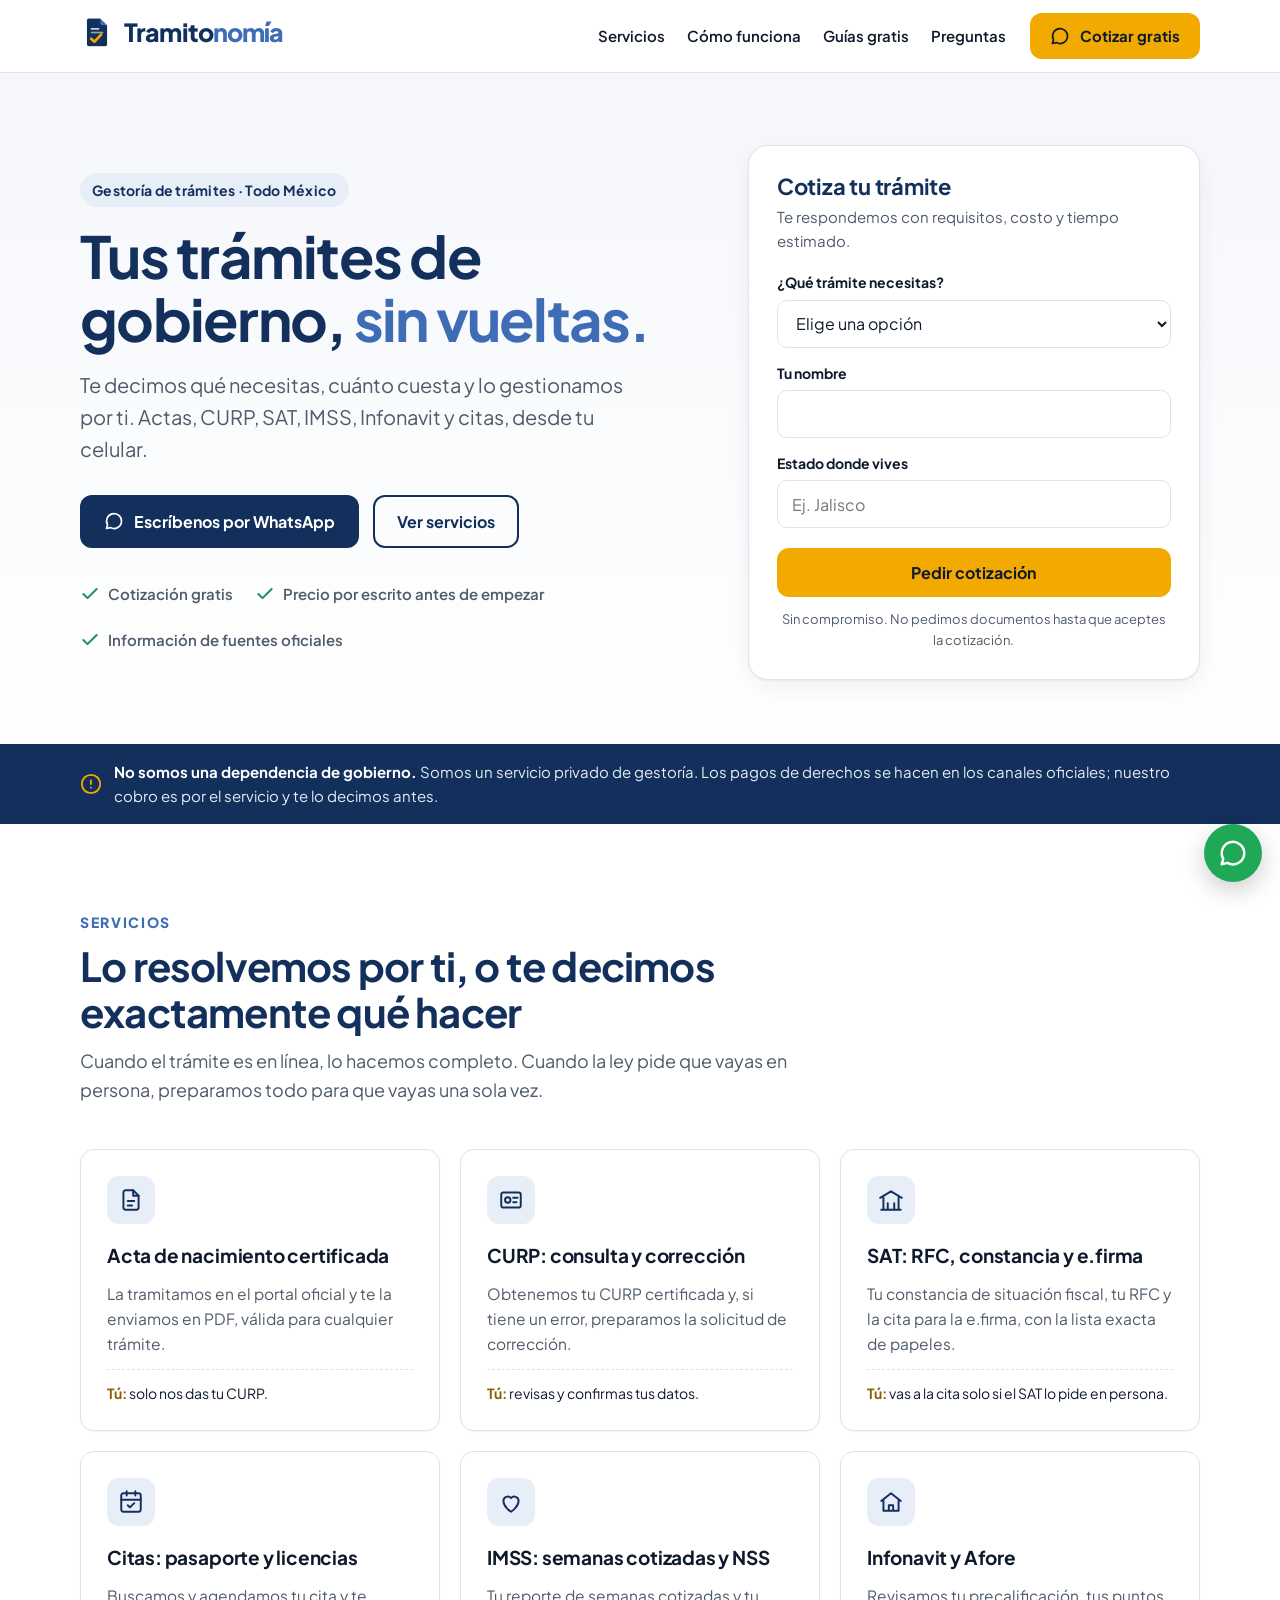
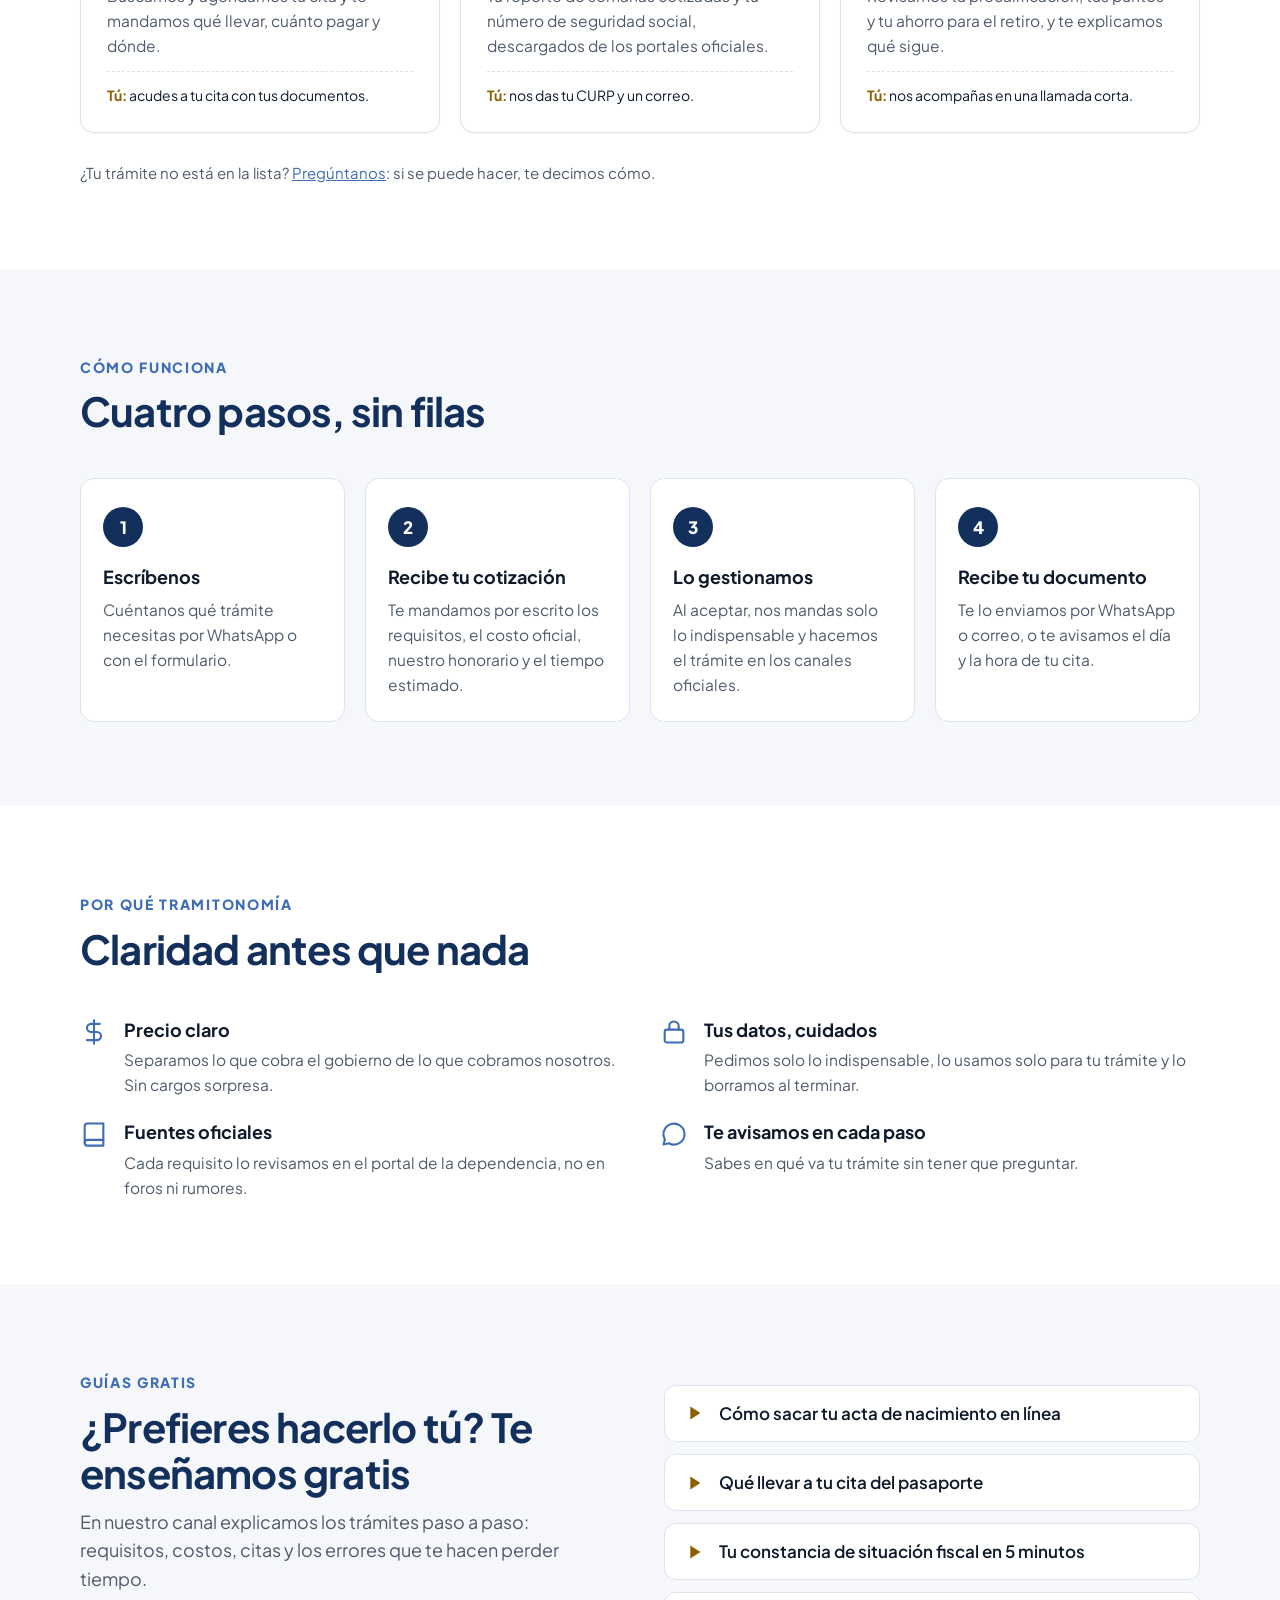
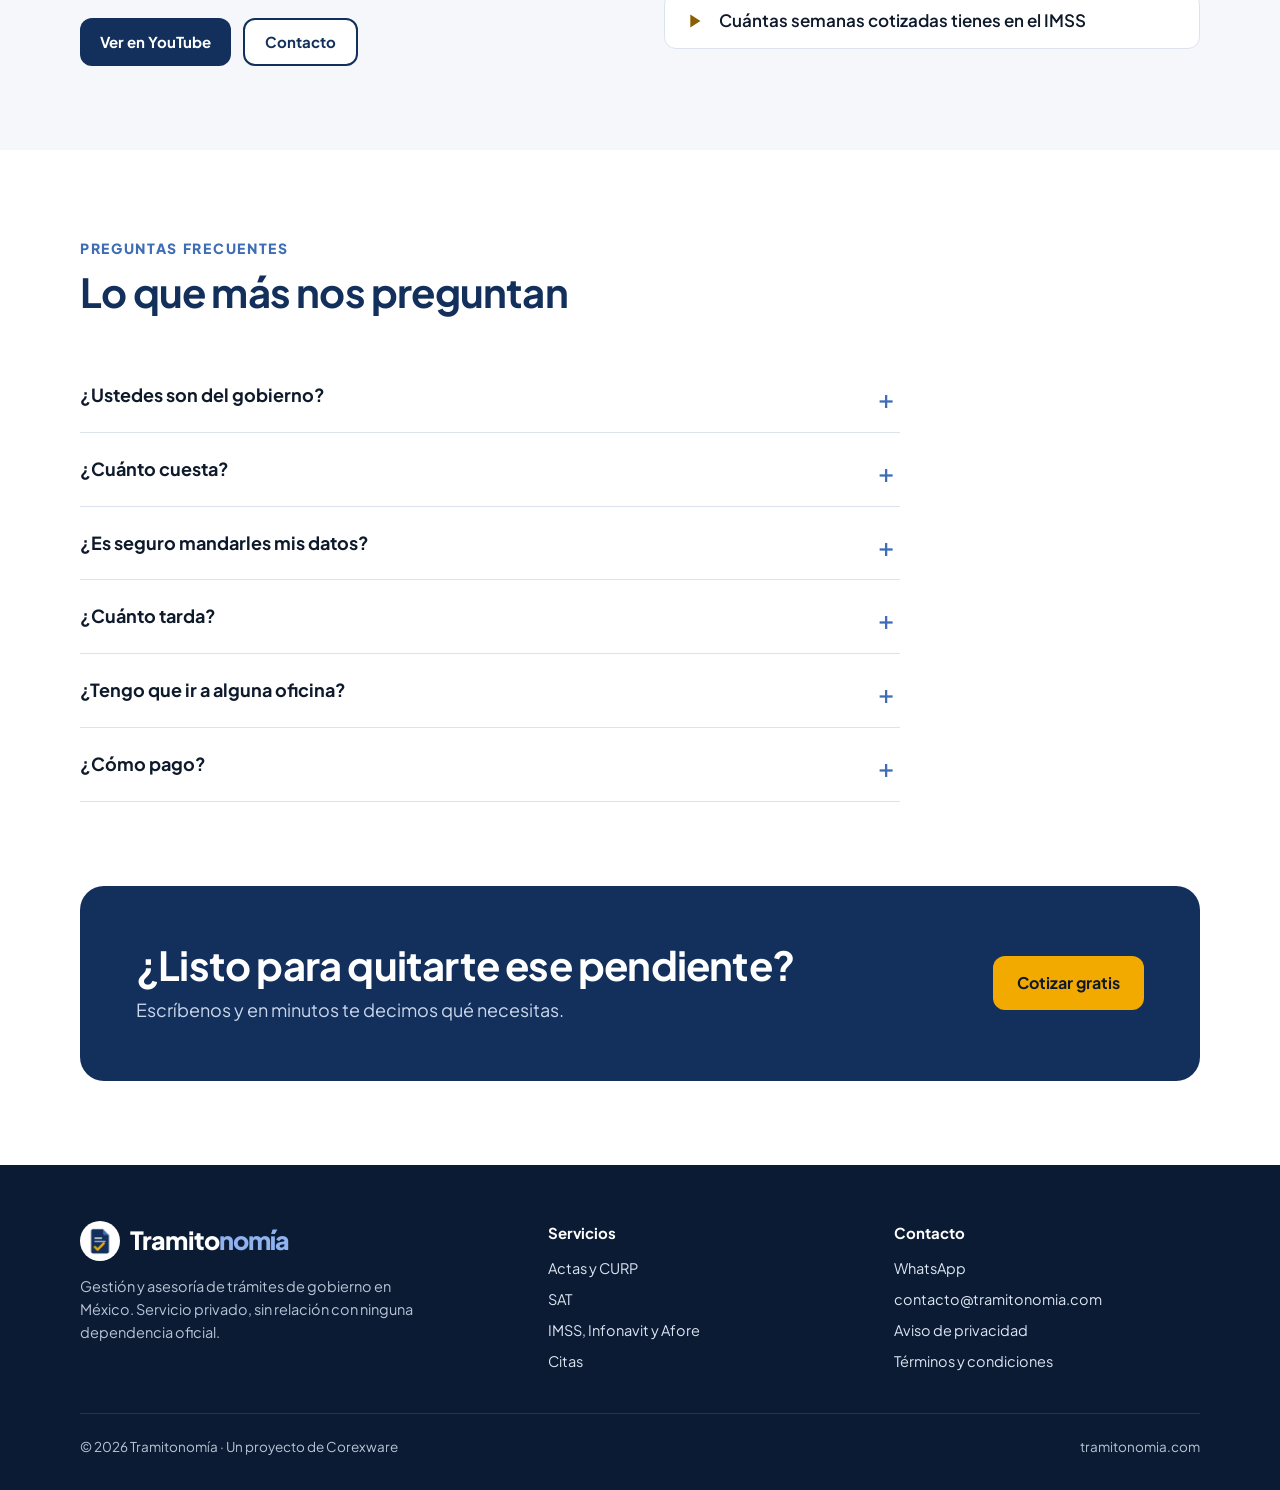
==== index.html @ 2122da5b "Página web de Tramitonomía Co-Authored-By: Claude Opus 5.5 <noreply@anthropic.com>" ====
<!doctype html>
<html lang="es">
<head>
<meta charset="utf-8">
<meta name="viewport" content="width=device-width, initial-scale=1">
<title>Tramitonomía · Gestión de trámites de gobierno en México</title>
<meta name="description" content="Te decimos qué necesitas, cuánto cuesta y gestionamos tu trámite: actas, CURP, SAT, IMSS, Infonavit y citas. Cotización gratis por WhatsApp.">
<meta property="og:title" content="Tramitonomía · Tus trámites, paso a paso">
<meta property="og:description" content="Gestión de trámites de gobierno en México: actas, CURP, SAT, IMSS, Infonavit y citas. Cotización gratis.">
<meta property="og:image" content="https://tramitonomia.com/compartir.jpg">
<meta property="og:url" content="https://tramitonomia.com/">
<meta property="og:type" content="website">
<meta name="theme-color" content="#12305B">
<link rel="icon" href="icono.png" type="image/png">
<link rel="apple-touch-icon" href="icono.png">
<link rel="preconnect" href="https://fonts.googleapis.com">
<link rel="preconnect" href="https://fonts.gstatic.com" crossorigin>
<link href="https://fonts.googleapis.com/css2?family=Plus+Jakarta+Sans:wght@400;500;600;700;800&display=swap" rel="stylesheet">
<link rel="stylesheet" href="estilo.css">
<script type="application/ld+json">{"@context":"https://schema.org","@type":"ProfessionalService","name":"Tramitonomía","url":"https://tramitonomia.com/","email":"contacto@tramitonomia.com","areaServed":"MX","description":"Gestión y asesoría de trámites de gobierno en México."}</script>
</head>
<body>
<a href="#contenido" style="position:absolute;left:-9999px">Saltar al contenido</a>
<header class="barra">
  <div class="contenedor">
    <a class="marca" href="index.html"><span class="logo"><img src="simbolo.png" alt="" width="34" height="34"><span class="logo-txt">Tramito<b>nomía</b></span></span></a>
    <nav class="menu" aria-label="Menú principal">
      <a href="#servicios">Servicios</a>
      <a href="#como-funciona">Cómo funciona</a>
      <a href="#guias">Guías gratis</a>
      <a href="#preguntas">Preguntas</a>
    </nav>
    <a class="btn btn-primario js-wa" href="mailto:contacto@tramitonomia.com?subject=Cotizaci%C3%B3n%20de%20tr%C3%A1mite" data-msg="Hola, quiero cotizar un trámite.">
      <svg viewBox="0 0 24 24" fill="none" stroke="currentColor" stroke-width="2" stroke-linecap="round" stroke-linejoin="round" aria-hidden="true"><path d="M21 12a9 9 0 0 1-13.4 7.9L3 21l1.2-4.4A9 9 0 1 1 21 12z"></path></svg><span>Cotizar gratis</span>
    </a>
  </div>
</header>

<main id="contenido">
<section class="portada">
  <div class="contenedor">
    <div>
      <span class="etiqueta">Gestoría de trámites · Todo México</span>
      <h1>Tus trámites de gobierno, <em>sin vueltas.</em></h1>
      <p class="sub">Te decimos qué necesitas, cuánto cuesta y lo gestionamos por ti. Actas, CURP, SAT, IMSS, Infonavit y citas, desde tu celular.</p>
      <div class="acciones">
        <a class="btn btn-azul js-wa" href="mailto:contacto@tramitonomia.com?subject=Cotizaci%C3%B3n%20de%20tr%C3%A1mite" data-msg="Hola, quiero cotizar un trámite.">
          <svg viewBox="0 0 24 24" fill="none" stroke="currentColor" stroke-width="2" stroke-linecap="round" stroke-linejoin="round" aria-hidden="true"><path d="M21 12a9 9 0 0 1-13.4 7.9L3 21l1.2-4.4A9 9 0 1 1 21 12z"></path></svg>Escríbenos por WhatsApp
        </a>
        <a class="btn btn-borde" href="#servicios">Ver servicios</a>
      </div>
      <ul class="confianza">
        <li><svg viewBox="0 0 24 24" fill="none" stroke="currentColor" stroke-width="2.4" stroke-linecap="round" stroke-linejoin="round" aria-hidden="true"><path d="M20 6 9 17l-5-5"></path></svg>Cotización gratis</li>
        <li><svg viewBox="0 0 24 24" fill="none" stroke="currentColor" stroke-width="2.4" stroke-linecap="round" stroke-linejoin="round" aria-hidden="true"><path d="M20 6 9 17l-5-5"></path></svg>Precio por escrito antes de empezar</li>
        <li><svg viewBox="0 0 24 24" fill="none" stroke="currentColor" stroke-width="2.4" stroke-linecap="round" stroke-linejoin="round" aria-hidden="true"><path d="M20 6 9 17l-5-5"></path></svg>Información de fuentes oficiales</li>
      </ul>
    </div>

    <form class="cotiza" id="cotiza" aria-labelledby="cotiza-titulo">
      <h2 id="cotiza-titulo">Cotiza tu trámite</h2>
      <p>Te respondemos con requisitos, costo y tiempo estimado.</p>
      <div class="campo">
        <label for="c-tramite">¿Qué trámite necesitas?</label>
        <select id="c-tramite" required>
          <option value="">Elige una opción</option>
          <option>Acta de nacimiento certificada</option>
          <option>CURP (consulta o corrección)</option>
          <option>SAT: RFC, constancia o e.firma</option>
          <option>Cita para pasaporte</option>
          <option>IMSS: semanas cotizadas o NSS</option>
          <option>Infonavit o Afore</option>
          <option>Licencia de conducir</option>
          <option>Otro trámite</option>
        </select>
      </div>
      <div class="campo">
        <label for="c-nombre">Tu nombre</label>
        <input id="c-nombre" type="text" autocomplete="given-name" required>
      </div>
      <div class="campo">
        <label for="c-estado">Estado donde vives</label>
        <input id="c-estado" type="text" autocomplete="address-level1" placeholder="Ej. Jalisco">
      </div>
      <button class="btn btn-primario" type="submit">Pedir cotización</button>
      <small>Sin compromiso. No pedimos documentos hasta que aceptes la cotización.</small>
    </form>
  </div>
</section>

<div class="aviso" role="note">
  <div class="contenedor">
    <svg viewBox="0 0 24 24" fill="none" stroke="currentColor" stroke-width="2" stroke-linecap="round" stroke-linejoin="round" aria-hidden="true"><circle cx="12" cy="12" r="10"></circle><path d="M12 8v4M12 16h.01"></path></svg>
    <p style="margin:0"><strong>No somos una dependencia de gobierno.</strong> Somos un servicio privado de gestoría. Los pagos de derechos se hacen en los canales oficiales; nuestro cobro es por el servicio y te lo decimos antes.</p>
  </div>
</div>

<section class="bloque" id="servicios">
  <div class="contenedor">
    <div class="titulo">
      <span class="antetitulo">Servicios</span>
      <h2>Lo resolvemos por ti, o te decimos exactamente qué hacer</h2>
      <p>Cuando el trámite es en línea, lo hacemos completo. Cuando la ley pide que vayas en persona, preparamos todo para que vayas una sola vez.</p>
    </div>
    <div class="servicios">
      <article class="servicio">
        <div class="icono"><svg viewBox="0 0 24 24" fill="none" stroke="currentColor" stroke-width="1.8" stroke-linecap="round" stroke-linejoin="round" aria-hidden="true"><path d="M14 3H7a2 2 0 0 0-2 2v14a2 2 0 0 0 2 2h10a2 2 0 0 0 2-2V8z"></path><path d="M14 3v5h5M9 13h6M9 17h4"></path></svg></div>
        <h3>Acta de nacimiento certificada</h3>
        <p>La tramitamos en el portal oficial y te la enviamos en PDF, válida para cualquier trámite.</p>
        <div class="tu"><b>Tú:</b> solo nos das tu CURP.</div>
      </article>
      <article class="servicio">
        <div class="icono"><svg viewBox="0 0 24 24" fill="none" stroke="currentColor" stroke-width="1.8" stroke-linecap="round" stroke-linejoin="round" aria-hidden="true"><rect x="3" y="5" width="18" height="14" rx="2"></rect><circle cx="9" cy="12" r="2.5"></circle><path d="M14 10h4M14 14h3"></path></svg></div>
        <h3>CURP: consulta y corrección</h3>
        <p>Obtenemos tu CURP certificada y, si tiene un error, preparamos la solicitud de corrección.</p>
        <div class="tu"><b>Tú:</b> revisas y confirmas tus datos.</div>
      </article>
      <article class="servicio">
        <div class="icono"><svg viewBox="0 0 24 24" fill="none" stroke="currentColor" stroke-width="1.8" stroke-linecap="round" stroke-linejoin="round" aria-hidden="true"><path d="M3 21h18M5 21V10M19 21V10M9 21v-6M15 21v-6M2 10l10-6 10 6"></path></svg></div>
        <h3>SAT: RFC, constancia y e.firma</h3>
        <p>Tu constancia de situación fiscal, tu RFC y la cita para la e.firma, con la lista exacta de papeles.</p>
        <div class="tu"><b>Tú:</b> vas a la cita solo si el SAT lo pide en persona.</div>
      </article>
      <article class="servicio">
        <div class="icono"><svg viewBox="0 0 24 24" fill="none" stroke="currentColor" stroke-width="1.8" stroke-linecap="round" stroke-linejoin="round" aria-hidden="true"><rect x="3" y="4" width="18" height="17" rx="2"></rect><path d="M16 2v4M8 2v4M3 10h18M9 15l2 2 4-4"></path></svg></div>
        <h3>Citas: pasaporte y licencias</h3>
        <p>Buscamos y agendamos tu cita y te mandamos qué llevar, cuánto pagar y dónde.</p>
        <div class="tu"><b>Tú:</b> acudes a tu cita con tus documentos.</div>
      </article>
      <article class="servicio">
        <div class="icono"><svg viewBox="0 0 24 24" fill="none" stroke="currentColor" stroke-width="1.8" stroke-linecap="round" stroke-linejoin="round" aria-hidden="true"><path d="M12 21s-7-4.4-7-10a4 4 0 0 1 7-2.6A4 4 0 0 1 19 11c0 5.6-7 10-7 10z"></path></svg></div>
        <h3>IMSS: semanas cotizadas y NSS</h3>
        <p>Tu reporte de semanas cotizadas y tu número de seguridad social, descargados de los portales oficiales.</p>
        <div class="tu"><b>Tú:</b> nos das tu CURP y un correo.</div>
      </article>
      <article class="servicio">
        <div class="icono"><svg viewBox="0 0 24 24" fill="none" stroke="currentColor" stroke-width="1.8" stroke-linecap="round" stroke-linejoin="round" aria-hidden="true"><path d="M3 11 12 4l9 7"></path><path d="M5 10v10h14V10M10 20v-5h4v5"></path></svg></div>
        <h3>Infonavit y Afore</h3>
        <p>Revisamos tu precalificación, tus puntos y tu ahorro para el retiro, y te explicamos qué sigue.</p>
        <div class="tu"><b>Tú:</b> nos acompañas en una llamada corta.</div>
      </article>
    </div>
    <p class="nota-servicios">¿Tu trámite no está en la lista? <a class="js-wa" href="mailto:contacto@tramitonomia.com?subject=Otro%20tr%C3%A1mite" data-msg="Hola, necesito ayuda con un trámite que no está en la lista.">Pregúntanos</a>: si se puede hacer, te decimos cómo.</p>
  </div>
</section>

<section class="bloque gris" id="como-funciona">
  <div class="contenedor">
    <div class="titulo">
      <span class="antetitulo">Cómo funciona</span>
      <h2>Cuatro pasos, sin filas</h2>
    </div>
    <ol class="pasos">
      <li><h3>Escríbenos</h3><p>Cuéntanos qué trámite necesitas por WhatsApp o con el formulario.</p></li>
      <li><h3>Recibe tu cotización</h3><p>Te mandamos por escrito los requisitos, el costo oficial, nuestro honorario y el tiempo estimado.</p></li>
      <li><h3>Lo gestionamos</h3><p>Al aceptar, nos mandas solo lo indispensable y hacemos el trámite en los canales oficiales.</p></li>
      <li><h3>Recibe tu documento</h3><p>Te lo enviamos por WhatsApp o correo, o te avisamos el día y la hora de tu cita.</p></li>
    </ol>
  </div>
</section>

<section class="bloque">
  <div class="contenedor">
    <div class="titulo">
      <span class="antetitulo">Por qué Tramitonomía</span>
      <h2>Claridad antes que nada</h2>
    </div>
    <div class="razones">
      <div class="razon"><svg viewBox="0 0 24 24" fill="none" stroke="currentColor" stroke-width="1.8" stroke-linecap="round" stroke-linejoin="round" aria-hidden="true"><path d="M12 2v20M17 5H9.5a3.5 3.5 0 0 0 0 7h5a3.5 3.5 0 0 1 0 7H6"></path></svg><div><h3>Precio claro</h3><p>Separamos lo que cobra el gobierno de lo que cobramos nosotros. Sin cargos sorpresa.</p></div></div>
      <div class="razon"><svg viewBox="0 0 24 24" fill="none" stroke="currentColor" stroke-width="1.8" stroke-linecap="round" stroke-linejoin="round" aria-hidden="true"><rect x="4" y="10" width="16" height="11" rx="2"></rect><path d="M8 10V7a4 4 0 0 1 8 0v3"></path></svg><div><h3>Tus datos, cuidados</h3><p>Pedimos solo lo indispensable, lo usamos solo para tu trámite y lo borramos al terminar.</p></div></div>
      <div class="razon"><svg viewBox="0 0 24 24" fill="none" stroke="currentColor" stroke-width="1.8" stroke-linecap="round" stroke-linejoin="round" aria-hidden="true"><path d="M4 19.5A2.5 2.5 0 0 1 6.5 17H20V3H6.5A2.5 2.5 0 0 0 4 5.5z"></path><path d="M4 19.5A2.5 2.5 0 0 0 6.5 22H20v-5"></path></svg><div><h3>Fuentes oficiales</h3><p>Cada requisito lo revisamos en el portal de la dependencia, no en foros ni rumores.</p></div></div>
      <div class="razon"><svg viewBox="0 0 24 24" fill="none" stroke="currentColor" stroke-width="1.8" stroke-linecap="round" stroke-linejoin="round" aria-hidden="true"><path d="M21 12a9 9 0 0 1-13.4 7.9L3 21l1.2-4.4A9 9 0 1 1 21 12z"></path></svg><div><h3>Te avisamos en cada paso</h3><p>Sabes en qué va tu trámite sin tener que preguntar.</p></div></div>
    </div>
  </div>
</section>

<section class="bloque gris" id="guias">
  <div class="contenedor guias">
    <div>
      <span class="antetitulo" style="color:var(--azul-2);font-weight:800;font-size:14px;letter-spacing:.12em;text-transform:uppercase">Guías gratis</span>
      <h2>¿Prefieres hacerlo tú? Te enseñamos gratis</h2>
      <p style="color:var(--gris);font-size:18px;margin:0">En nuestro canal explicamos los trámites paso a paso: requisitos, costos, citas y los errores que te hacen perder tiempo.</p>
      <div class="botones">
    <a class="boton" href="https://www.youtube.com/@tramitonomia" rel="noopener">Ver en YouTube</a>
    <a class="boton secundario" href="mailto:contacto@tramitonomia.com">Contacto</a>
      </div>
    </div>
    <ul class="lista-guias">
      <li><svg viewBox="0 0 24 24" fill="currentColor" aria-hidden="true"><path d="M8 5v14l11-7z"></path></svg>Cómo sacar tu acta de nacimiento en línea</li>
      <li><svg viewBox="0 0 24 24" fill="currentColor" aria-hidden="true"><path d="M8 5v14l11-7z"></path></svg>Qué llevar a tu cita del pasaporte</li>
      <li><svg viewBox="0 0 24 24" fill="currentColor" aria-hidden="true"><path d="M8 5v14l11-7z"></path></svg>Tu constancia de situación fiscal en 5 minutos</li>
      <li><svg viewBox="0 0 24 24" fill="currentColor" aria-hidden="true"><path d="M8 5v14l11-7z"></path></svg>Cuántas semanas cotizadas tienes en el IMSS</li>
    </ul>
  </div>
</section>

<section class="bloque" id="preguntas">
  <div class="contenedor">
    <div class="titulo">
      <span class="antetitulo">Preguntas frecuentes</span>
      <h2>Lo que más nos preguntan</h2>
    </div>
    <div class="preguntas">
      <details><summary>¿Ustedes son del gobierno?</summary><p>No. Tramitonomía es un servicio privado de gestoría y asesoría. Los derechos oficiales se pagan a la dependencia; nuestro honorario es aparte y siempre te lo decimos por escrito antes de empezar.</p></details>
      <details><summary>¿Cuánto cuesta?</summary><p>Depende del trámite. Cotizar es gratis: te mandamos el costo oficial, nuestro honorario y el tiempo estimado, y tú decides si seguimos.</p></details>
      <details><summary>¿Es seguro mandarles mis datos?</summary><p>Pedimos solo los datos indispensables para tu trámite, no los compartimos con nadie más y los borramos al terminar. Nunca te pediremos contraseñas de tu banco. Consulta nuestro <a href="privacidad.html">aviso de privacidad</a>.</p></details>
      <details><summary>¿Cuánto tarda?</summary><p>Muchos trámites en línea quedan el mismo día. Los que llevan cita dependen de la disponibilidad de la dependencia; te damos el tiempo estimado al cotizar.</p></details>
      <details><summary>¿Tengo que ir a alguna oficina?</summary><p>Solo cuando la ley lo exige (por ejemplo, el pasaporte o la e.firma). En esos casos agendamos tu cita y te preparamos todo para que vayas una sola vez.</p></details>
      <details><summary>¿Cómo pago?</summary><p>Al aceptar tu cotización te enviamos los datos de pago de nuestro honorario. Los derechos oficiales se pagan en los canales de la dependencia.</p></details>
    </div>
  </div>
</section>

<section class="contenedor">
  <div class="final">
    <div>
      <h2>¿Listo para quitarte ese pendiente?</h2>
      <p>Escríbenos y en minutos te decimos qué necesitas.</p>
    </div>
    <a class="btn btn-primario js-wa" href="mailto:contacto@tramitonomia.com?subject=Cotizaci%C3%B3n%20de%20tr%C3%A1mite" data-msg="Hola, quiero cotizar un trámite.">Cotizar gratis</a>
  </div>
</section>
</main>

<footer>
  <div class="contenedor">
    <div class="cols">
      <div>
        <span class="logo logo-blanco"><img src="simbolo.png" alt="" width="34" height="34"><span class="logo-txt">Tramito<b>nomía</b></span></span>
        <p style="margin:0;max-width:340px">Gestión y asesoría de trámites de gobierno en México. Servicio privado, sin relación con ninguna dependencia oficial.</p>
      </div>
      <div>
        <h4>Servicios</h4>
        <ul><li><a href="#servicios">Actas y CURP</a></li><li><a href="#servicios">SAT</a></li><li><a href="#servicios">IMSS, Infonavit y Afore</a></li><li><a href="#servicios">Citas</a></li></ul>
      </div>
      <div>
        <h4>Contacto</h4>
        <ul><li><a class="js-wa" href="mailto:contacto@tramitonomia.com" data-msg="Hola, tengo una pregunta.">WhatsApp</a></li><li><a href="mailto:contacto@tramitonomia.com">contacto@tramitonomia.com</a></li><li><a href="privacidad.html">Aviso de privacidad</a></li><li><a href="terminos.html">Términos y condiciones</a></li></ul>
      </div>
    </div>
    <div class="legal-pie"><span>© 2026 Tramitonomía · Un proyecto de Corexware</span><span>tramitonomia.com</span></div>
  </div>
</footer>

<a class="flotante js-wa" href="mailto:contacto@tramitonomia.com" data-msg="Hola, quiero información sobre un trámite." aria-label="Escríbenos por WhatsApp">
  <svg viewBox="0 0 24 24" fill="none" stroke="currentColor" stroke-width="2" stroke-linecap="round" stroke-linejoin="round" aria-hidden="true"><path d="M21 12a9 9 0 0 1-13.4 7.9L3 21l1.2-4.4A9 9 0 1 1 21 12z"></path></svg>
</a>
<script src="contacto.js"></script>
</body>
</html>
---- estilo.css ----
/* Tramitonomía · sitio del negocio de trámites (5 nov 2026). Marca: diseño A «Folio aprobado». */
:root{
  --azul:#12305B; --azul-2:#3E6DB5; --azul-claro:#E8EEF8; --ambar:#F2A900; --ambar-osc:#8A5F00;
  --tinta:#0E1A2B; --gris:#4F5B6B; --linea:#DDE3EC; --fondo:#F5F7FB; --blanco:#FFFFFF;
  --radio:14px; --sombra:0 1px 2px rgba(14,26,43,.06),0 8px 24px rgba(14,26,43,.06);
}
*{box-sizing:border-box}
html{scroll-behavior:smooth}
body{margin:0;font-family:'Plus Jakarta Sans',system-ui,-apple-system,'Segoe UI',sans-serif;color:var(--tinta);background:var(--blanco);line-height:1.6;font-size:17px;-webkit-font-smoothing:antialiased}
img{max-width:100%;display:block}
a{color:var(--azul-2)}
a:hover{color:var(--azul)}
:focus-visible{outline:3px solid var(--ambar);outline-offset:2px;border-radius:6px}
.contenedor{max-width:1160px;margin:0 auto;padding:0 20px}

/* --- encabezado --- */
.barra{position:sticky;top:0;z-index:10;background:rgba(255,255,255,.94);backdrop-filter:saturate(1.4) blur(8px);border-bottom:1px solid var(--linea)}
.barra .contenedor{display:flex;align-items:center;gap:24px;min-height:72px}
.marca{text-decoration:none}
.logo{display:inline-flex;align-items:center;gap:10px}
.logo img{width:34px;height:34px}
.logo-txt{font-weight:800;font-size:25px;letter-spacing:-.035em;color:var(--azul);line-height:1}
.logo-txt b{font-weight:800;color:var(--azul-2)}
.logo-blanco{margin-bottom:14px}
.logo-blanco img{background:#fff;border-radius:50%;padding:5px;width:40px;height:40px}
.logo-blanco .logo-txt{color:#fff}
.logo-blanco .logo-txt b{color:#8FB3F0}
.menu{display:flex;gap:22px;margin-left:auto;flex-wrap:wrap}
.menu a{color:var(--tinta);text-decoration:none;font-weight:600;font-size:15px}
.menu a:hover{color:var(--azul-2)}
.btn{display:inline-flex;align-items:center;justify-content:center;gap:10px;min-height:48px;padding:12px 22px;border-radius:12px;font-weight:700;font-size:16px;text-decoration:none;border:2px solid transparent;cursor:pointer;font-family:inherit;transition:transform .12s ease,background .12s ease}
.btn:hover{transform:translateY(-1px)}
.btn-primario{background:var(--ambar);color:var(--tinta)}
.btn-primario:hover{background:#FFB915;color:var(--tinta)}
.btn-azul{background:var(--azul);color:#fff}
.btn-azul:hover{background:#0B2346;color:#fff}
.btn-borde{background:transparent;color:var(--azul);border-color:var(--azul)}
.btn-borde:hover{background:var(--azul-claro);color:var(--azul)}
.btn svg{width:20px;height:20px;flex:none}
.barra .btn{min-height:44px;padding:9px 18px;font-size:15px}

/* --- portada --- */
.portada{background:linear-gradient(180deg,var(--fondo),#fff);padding:72px 0 64px}
.portada .contenedor{display:grid;grid-template-columns:1.15fr .85fr;gap:56px;align-items:center}
.etiqueta{display:inline-block;background:var(--azul-claro);color:var(--azul);font-weight:700;font-size:14px;padding:6px 12px;border-radius:999px;letter-spacing:.02em}
h1{font-size:clamp(36px,5vw,58px);line-height:1.08;letter-spacing:-.03em;margin:18px 0 18px;color:var(--azul)}
h1 em{font-style:normal;color:var(--azul-2)}
.portada p.sub{font-size:20px;color:var(--gris);max-width:560px;margin:0 0 30px}
.acciones{display:flex;gap:14px;flex-wrap:wrap}
.confianza{display:flex;gap:22px;flex-wrap:wrap;margin:34px 0 0;padding:0;list-style:none;color:var(--gris);font-size:15px;font-weight:600}
.confianza li{display:flex;align-items:center;gap:8px}
.confianza svg{width:20px;height:20px;color:#1E8E5A;flex:none}

/* tarjeta de cotización */
.cotiza{background:#fff;border:1px solid var(--linea);border-radius:20px;box-shadow:var(--sombra);padding:28px}
.cotiza h2{font-size:22px;margin:0 0 6px;color:var(--azul);letter-spacing:-.01em}
.cotiza p{margin:0 0 18px;color:var(--gris);font-size:15px}
.campo{display:flex;flex-direction:column;gap:6px;margin-bottom:14px}
.campo label{font-weight:700;font-size:14px}
.campo select,.campo input{font:inherit;font-size:16px;min-height:48px;padding:10px 14px;border:1.5px solid var(--linea);border-radius:10px;background:#fff;color:var(--tinta)}
.campo select:focus,.campo input:focus{border-color:var(--azul-2);outline:none;box-shadow:0 0 0 3px rgba(62,109,181,.18)}
.cotiza .btn{width:100%;margin-top:6px}
.cotiza small{display:block;margin-top:12px;color:var(--gris);font-size:13px;text-align:center}

/* aviso: no somos gobierno */
.aviso{background:var(--azul);color:#E6ECF6;font-size:15px}
.aviso .contenedor{display:flex;gap:12px;align-items:center;padding:16px 20px}
.aviso svg{width:22px;height:22px;flex:none;color:var(--ambar)}
.aviso strong{color:#fff}

/* --- secciones --- */
section.bloque{padding:84px 0}
section.gris{background:var(--fondo)}
.titulo{max-width:720px;margin:0 0 44px}
.titulo .antetitulo{color:var(--azul-2);font-weight:800;font-size:14px;letter-spacing:.12em;text-transform:uppercase}
h2{font-size:clamp(28px,3.4vw,40px);line-height:1.15;letter-spacing:-.02em;margin:8px 0 12px;color:var(--azul)}
.titulo p{color:var(--gris);font-size:18px;margin:0}

/* servicios */
.servicios{display:grid;grid-template-columns:repeat(3,minmax(0,1fr));gap:20px}
.servicio{background:#fff;border:1px solid var(--linea);border-radius:var(--radio);padding:26px;display:flex;flex-direction:column;gap:12px;box-shadow:0 1px 2px rgba(14,26,43,.04)}
.servicio .icono{width:48px;height:48px;border-radius:12px;background:var(--azul-claro);color:var(--azul);display:flex;align-items:center;justify-content:center}
.servicio .icono svg{width:26px;height:26px}
.servicio h3{margin:4px 0 0;font-size:19px;color:var(--tinta);letter-spacing:-.01em}
.servicio p{margin:0;color:var(--gris);font-size:15.5px}
.servicio .tu{margin-top:auto;padding-top:12px;border-top:1px dashed var(--linea);font-size:14px;color:var(--tinta)}
.servicio .tu b{color:var(--ambar-osc)}
.nota-servicios{margin:28px 0 0;color:var(--gris);font-size:15px}

/* pasos */
.pasos{display:grid;grid-template-columns:repeat(4,minmax(0,1fr));gap:20px;counter-reset:paso;margin:0;padding:0;list-style:none}
.pasos li{position:relative;background:#fff;border:1px solid var(--linea);border-radius:var(--radio);padding:28px 22px 24px}
.pasos li::before{counter-increment:paso;content:counter(paso);display:flex;align-items:center;justify-content:center;width:40px;height:40px;border-radius:50%;background:var(--azul);color:#fff;font-weight:800;margin-bottom:16px}
.pasos h3{margin:0 0 6px;font-size:18px}
.pasos p{margin:0;color:var(--gris);font-size:15.5px}

/* razones */
.razones{display:grid;grid-template-columns:repeat(2,minmax(0,1fr));gap:20px 40px}
.razon{display:flex;gap:16px}
.razon svg{width:28px;height:28px;flex:none;color:var(--azul-2);margin-top:2px}
.razon h3{margin:0 0 4px;font-size:18px}
.razon p{margin:0;color:var(--gris);font-size:15.5px}

/* guías gratis (canal) */
.guias{display:grid;grid-template-columns:1fr 1fr;gap:48px;align-items:center}
.guias .botones{display:flex;flex-wrap:wrap;gap:12px;margin-top:24px}
.boton{display:inline-flex;align-items:center;min-height:46px;padding:10px 20px;border-radius:12px;background:var(--azul);color:#fff;font-weight:700;text-decoration:none;font-size:15px}
.boton:hover{background:#0B2346;color:#fff}
.boton.secundario{background:#fff;color:var(--azul);border:2px solid var(--azul)}
.boton.secundario:hover{background:var(--azul-claro)}
.lista-guias{list-style:none;margin:0;padding:0;display:grid;gap:12px}
.lista-guias li{display:flex;gap:14px;align-items:center;background:#fff;border:1px solid var(--linea);border-radius:12px;padding:14px 18px;font-weight:600}
.lista-guias svg{width:22px;height:22px;flex:none;color:var(--ambar-osc)}

/* preguntas */
.preguntas{max-width:820px}
.preguntas details{border-bottom:1px solid var(--linea);padding:6px 0}
.preguntas summary{cursor:pointer;list-style:none;font-weight:700;font-size:18px;padding:16px 40px 16px 0;position:relative;min-height:44px}
.preguntas summary::-webkit-details-marker{display:none}
.preguntas summary::after{content:'+';position:absolute;right:6px;top:12px;font-size:26px;color:var(--azul-2);font-weight:500}
.preguntas details[open] summary::after{content:'–'}
.preguntas details p{margin:0 0 18px;color:var(--gris)}

/* llamada final */
.final{background:var(--azul);color:#fff;border-radius:24px;padding:56px;display:flex;gap:32px;align-items:center;justify-content:space-between;flex-wrap:wrap}
.final h2{color:#fff;margin:0 0 8px}
.final p{margin:0;color:#C9D6EC;font-size:18px}

/* pie */
footer{background:#0B1B33;color:#B8C4D6;font-size:14.5px;padding:56px 0 32px;margin-top:84px}
footer .cols{display:grid;grid-template-columns:1.4fr 1fr 1fr;gap:40px}
footer h4{color:#fff;margin:0 0 12px;font-size:15px}
footer ul{list-style:none;margin:0;padding:0;display:grid;gap:8px}
footer a{color:#DCE5F2;text-decoration:none}
footer a:hover{color:#fff;text-decoration:underline}
footer .legal-pie{border-top:1px solid #22344F;margin-top:40px;padding-top:22px;display:flex;justify-content:space-between;gap:16px;flex-wrap:wrap;font-size:13.5px}

/* WhatsApp flotante */
.flotante{position:fixed;right:18px;bottom:18px;z-index:20;width:58px;height:58px;border-radius:50%;background:#1FA855;color:#fff;display:flex;align-items:center;justify-content:center;box-shadow:0 8px 24px rgba(0,0,0,.2)}
.flotante:hover{background:#178A45;color:#fff}
.flotante svg{width:30px;height:30px}

/* páginas legales */
main.legal{max-width:780px;margin:0 auto;padding:48px 20px 24px}
main.legal header{margin-bottom:28px}
main.legal header a{text-decoration:none}
main.legal h1{font-size:clamp(30px,4vw,40px);margin:0 0 6px}
main.legal h2{font-size:22px;margin:34px 0 10px}
main.legal .fecha{color:var(--gris);margin:0 0 24px}
main.legal p,main.legal li{color:#2A3646}
body.pagina-legal footer{margin-top:40px}

/* --- celular y tableta --- */
@media (max-width:980px){
  .portada .contenedor,.guias{grid-template-columns:1fr;gap:40px}
  .servicios{grid-template-columns:repeat(2,minmax(0,1fr))}
  .pasos{grid-template-columns:repeat(2,minmax(0,1fr))}
  .menu{display:none}
  .barra .btn{margin-left:auto}
}
@media (max-width:640px){
  body{font-size:16px}
  .portada{padding:44px 0 40px}
  .portada p.sub{font-size:18px}
  .servicios,.pasos,.razones{grid-template-columns:1fr}
  section.bloque{padding:60px 0}
  .final{padding:32px 24px}
  footer .cols{grid-template-columns:1fr;gap:28px}
  .logo-txt{font-size:22px}
  .barra .btn span{display:none}
  .acciones .btn{width:100%}
}
@media (prefers-reduced-motion:reduce){html{scroll-behavior:auto}.btn{transition:none}}
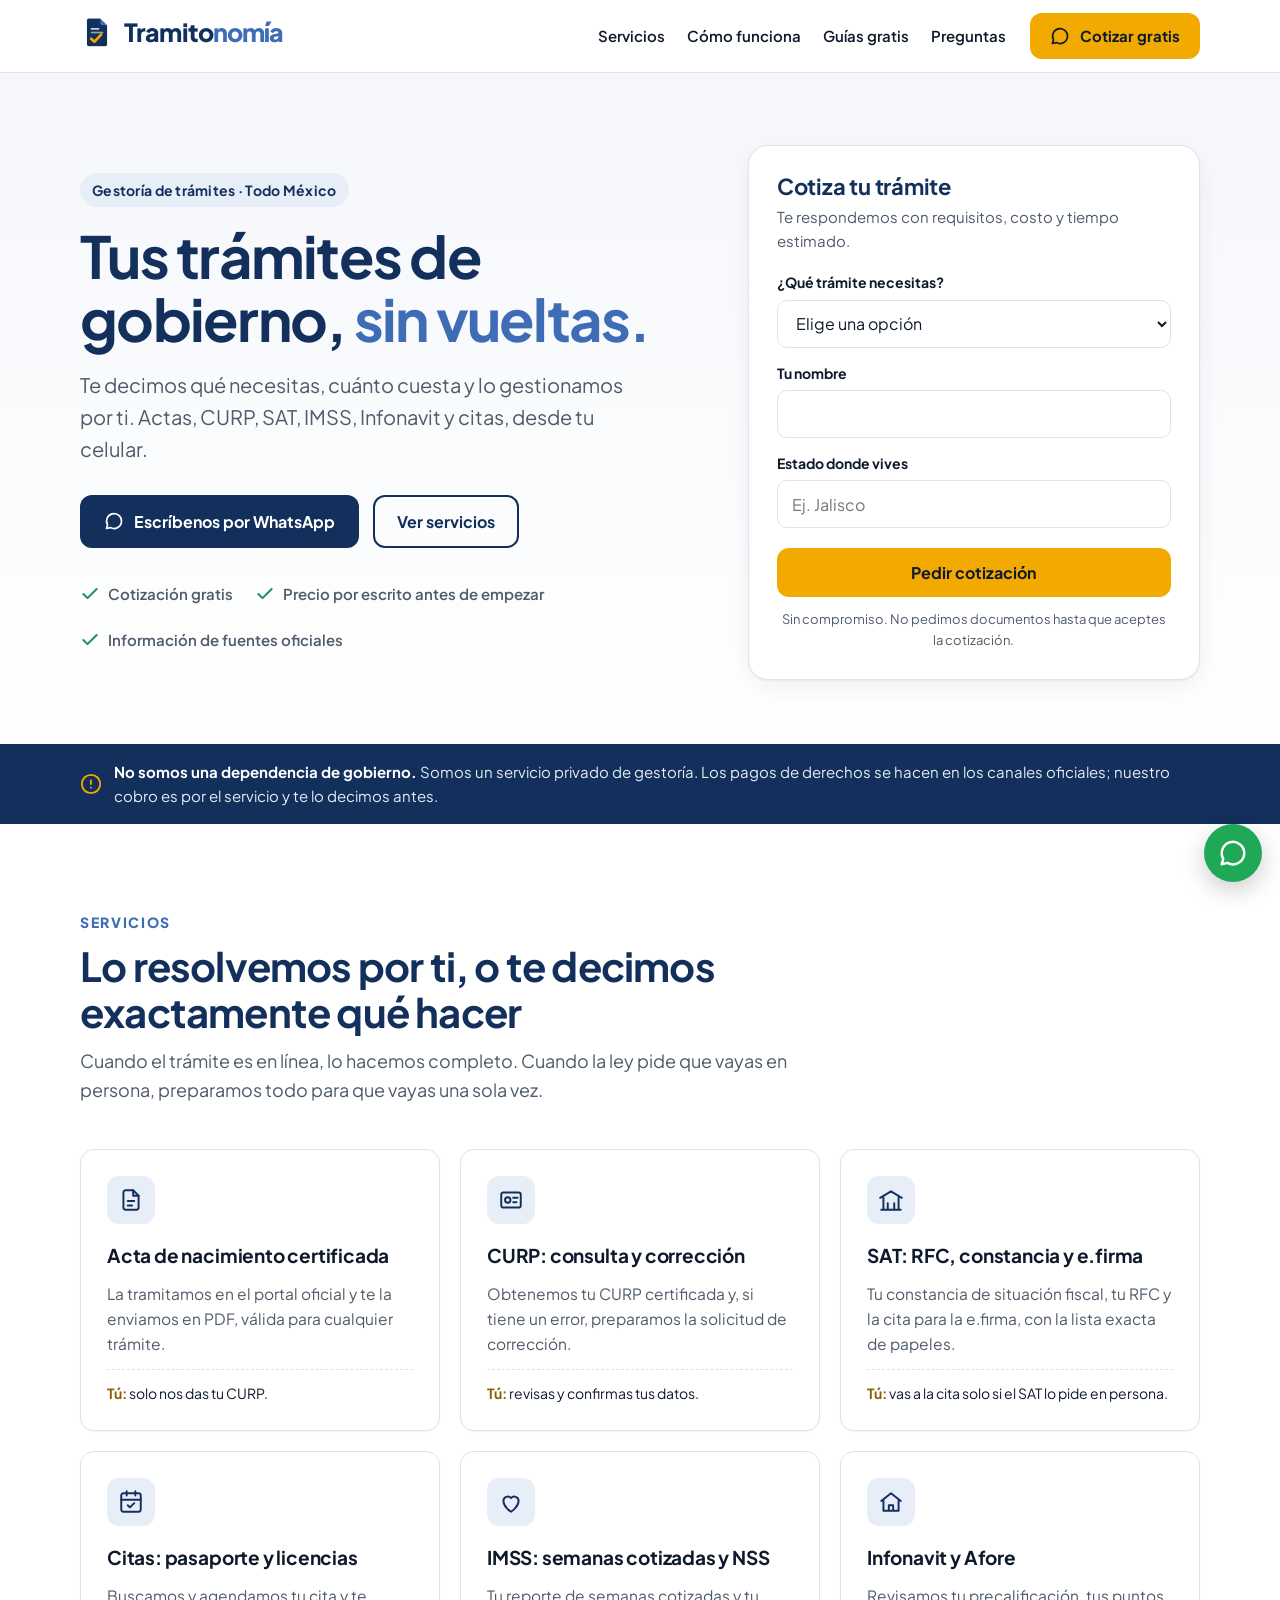
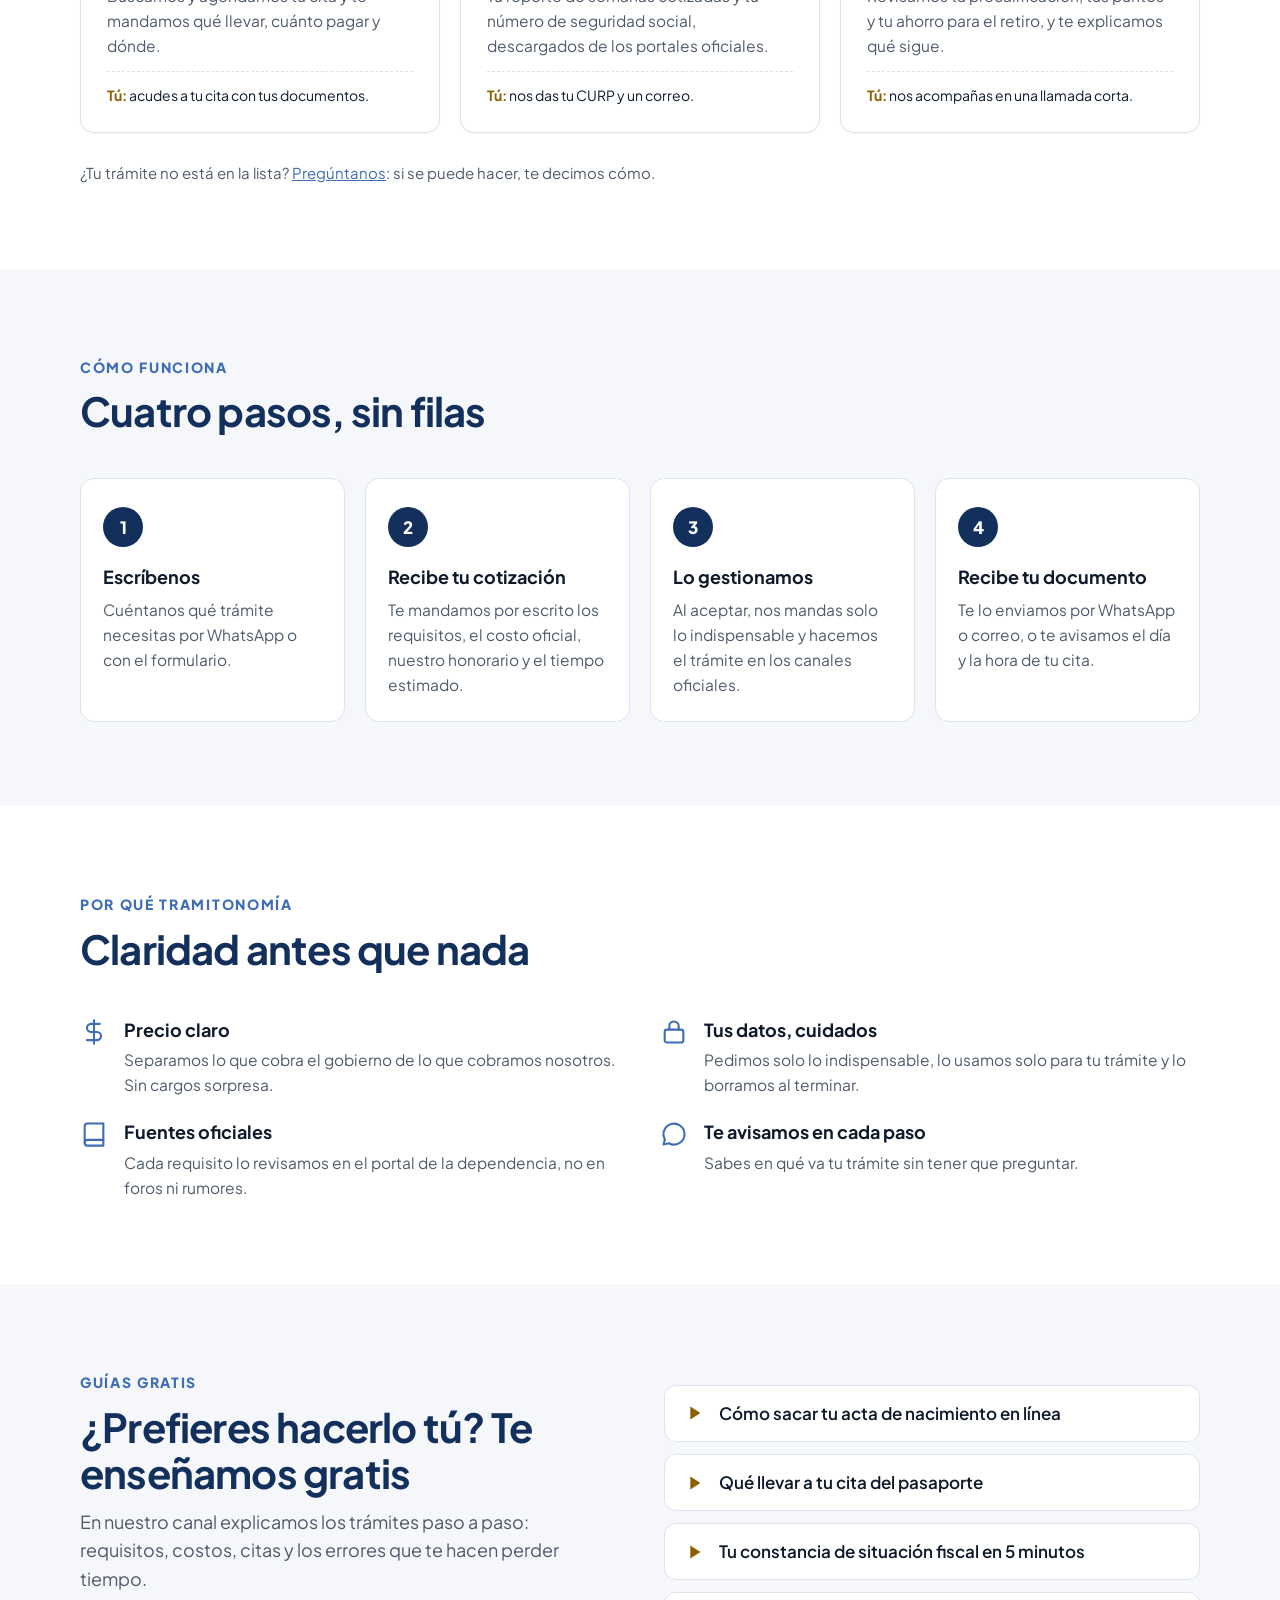
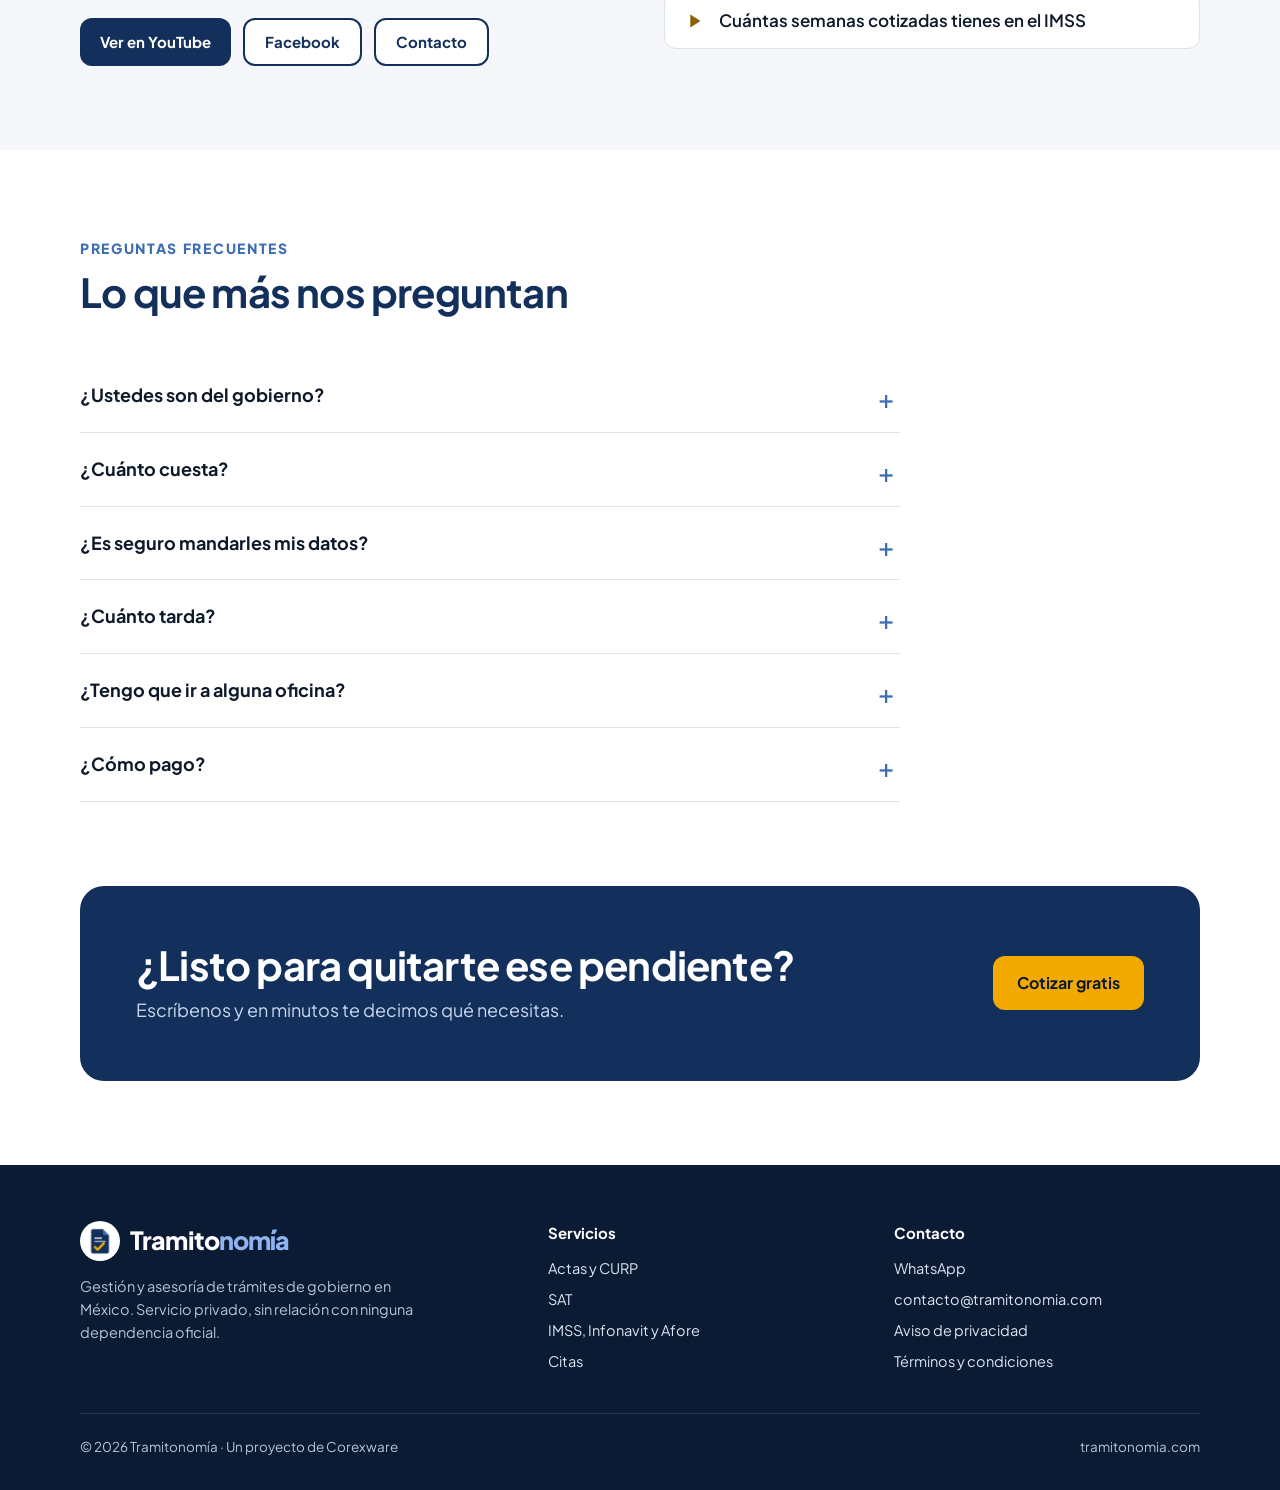
==== commit 7811e79d: "Página web de Tramitonomía Co-Authored-By: Claude Opus 5.5 <noreply@anthropic.com>" ====
--- a/index.html
+++ b/index.html
@@ -181,6 +181,7 @@
       <p style="color:var(--gris);font-size:18px;margin:0">En nuestro canal explicamos los trámites paso a paso: requisitos, costos, citas y los errores que te hacen perder tiempo.</p>
       <div class="botones">
     <a class="boton" href="https://www.youtube.com/@tramitonomia" rel="noopener">Ver en YouTube</a>
+    <a class="boton secundario" href="https://www.facebook.com/tramitonomia" rel="noopener">Facebook</a>
     <a class="boton secundario" href="mailto:contacto@tramitonomia.com">Contacto</a>
       </div>
     </div>
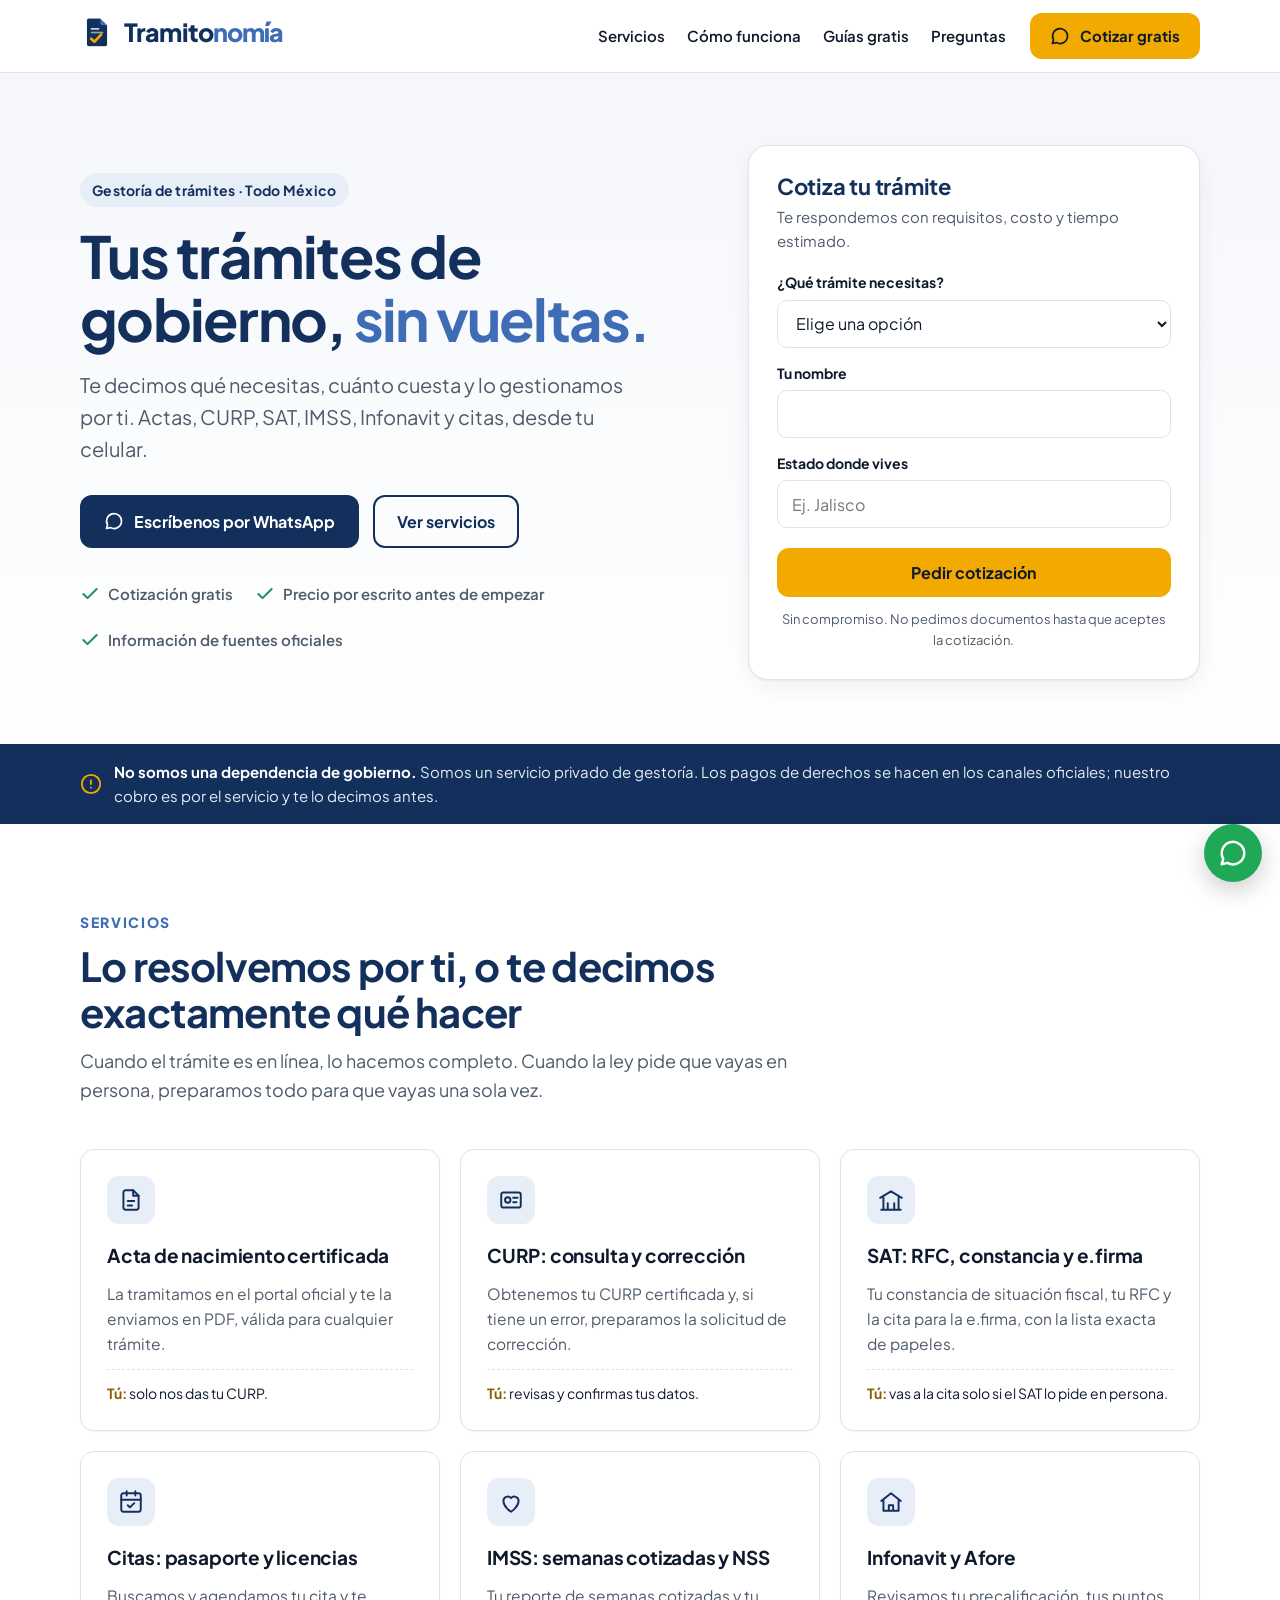
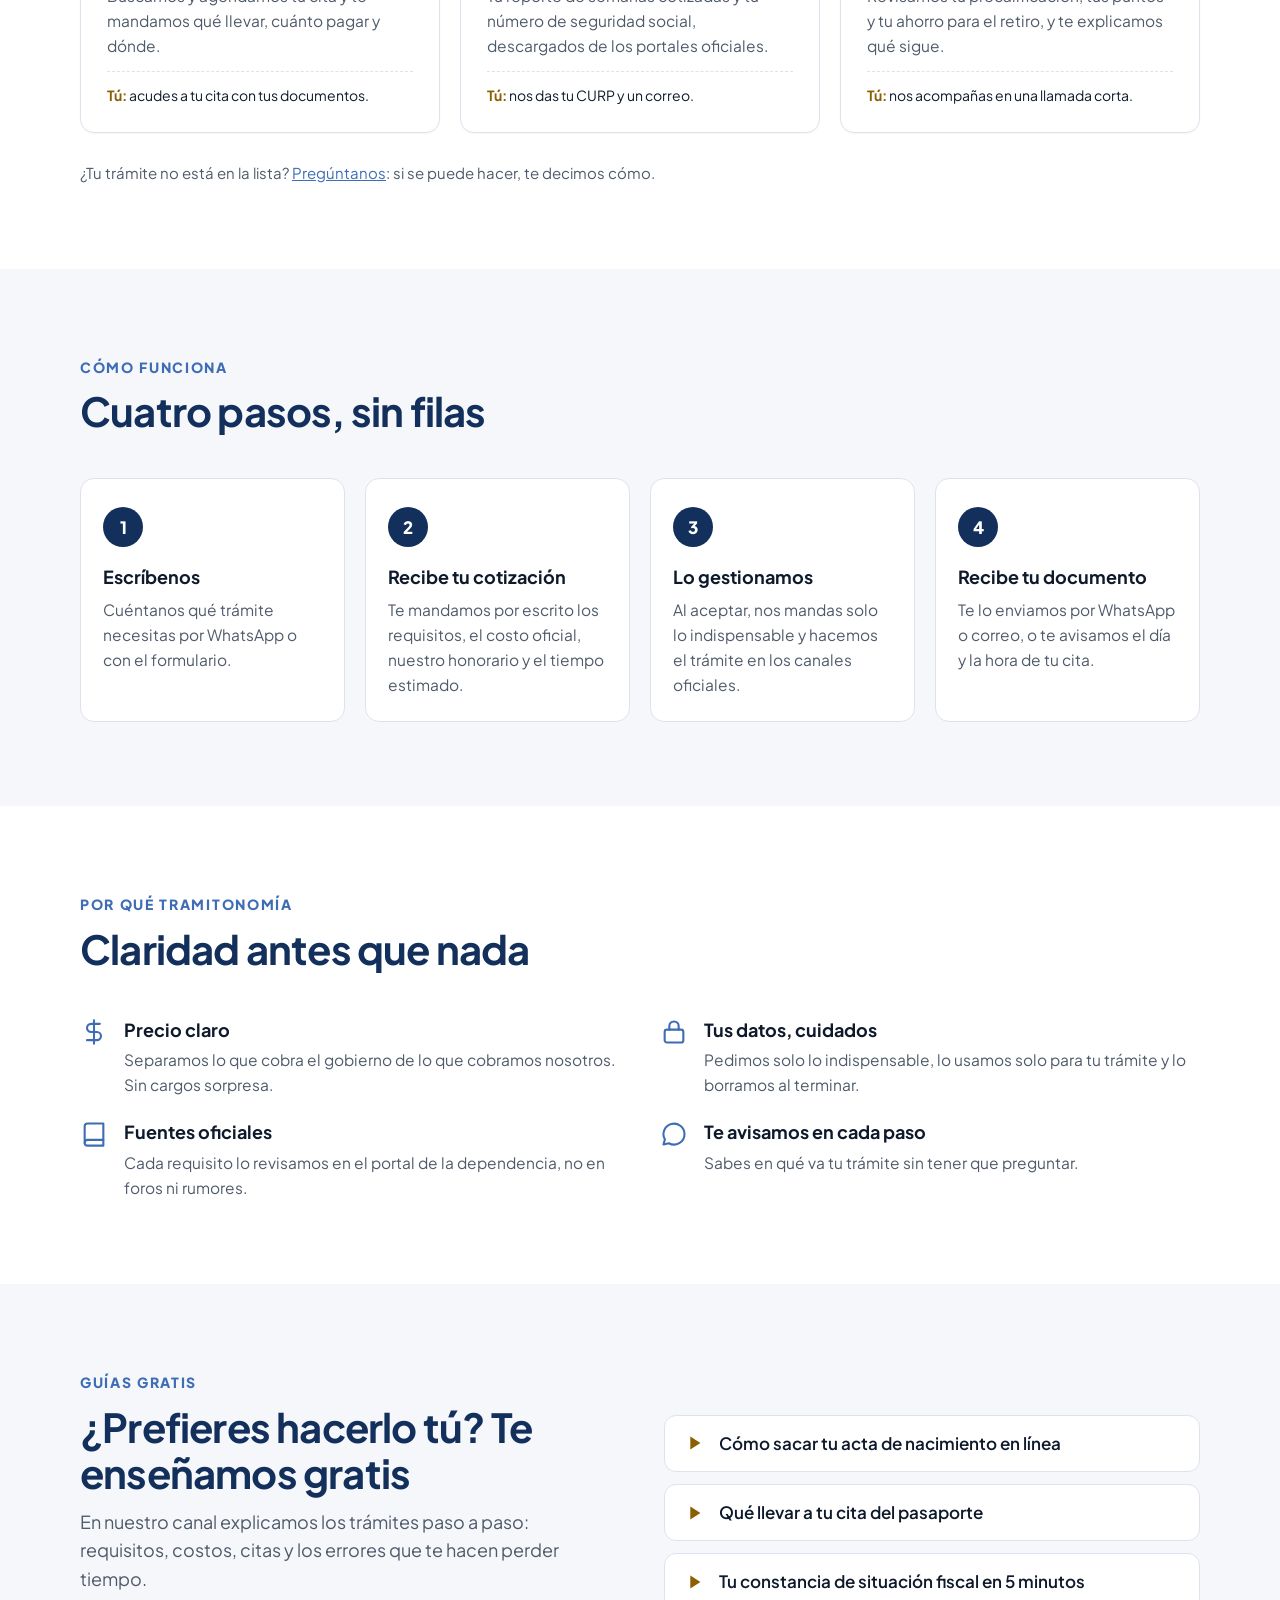
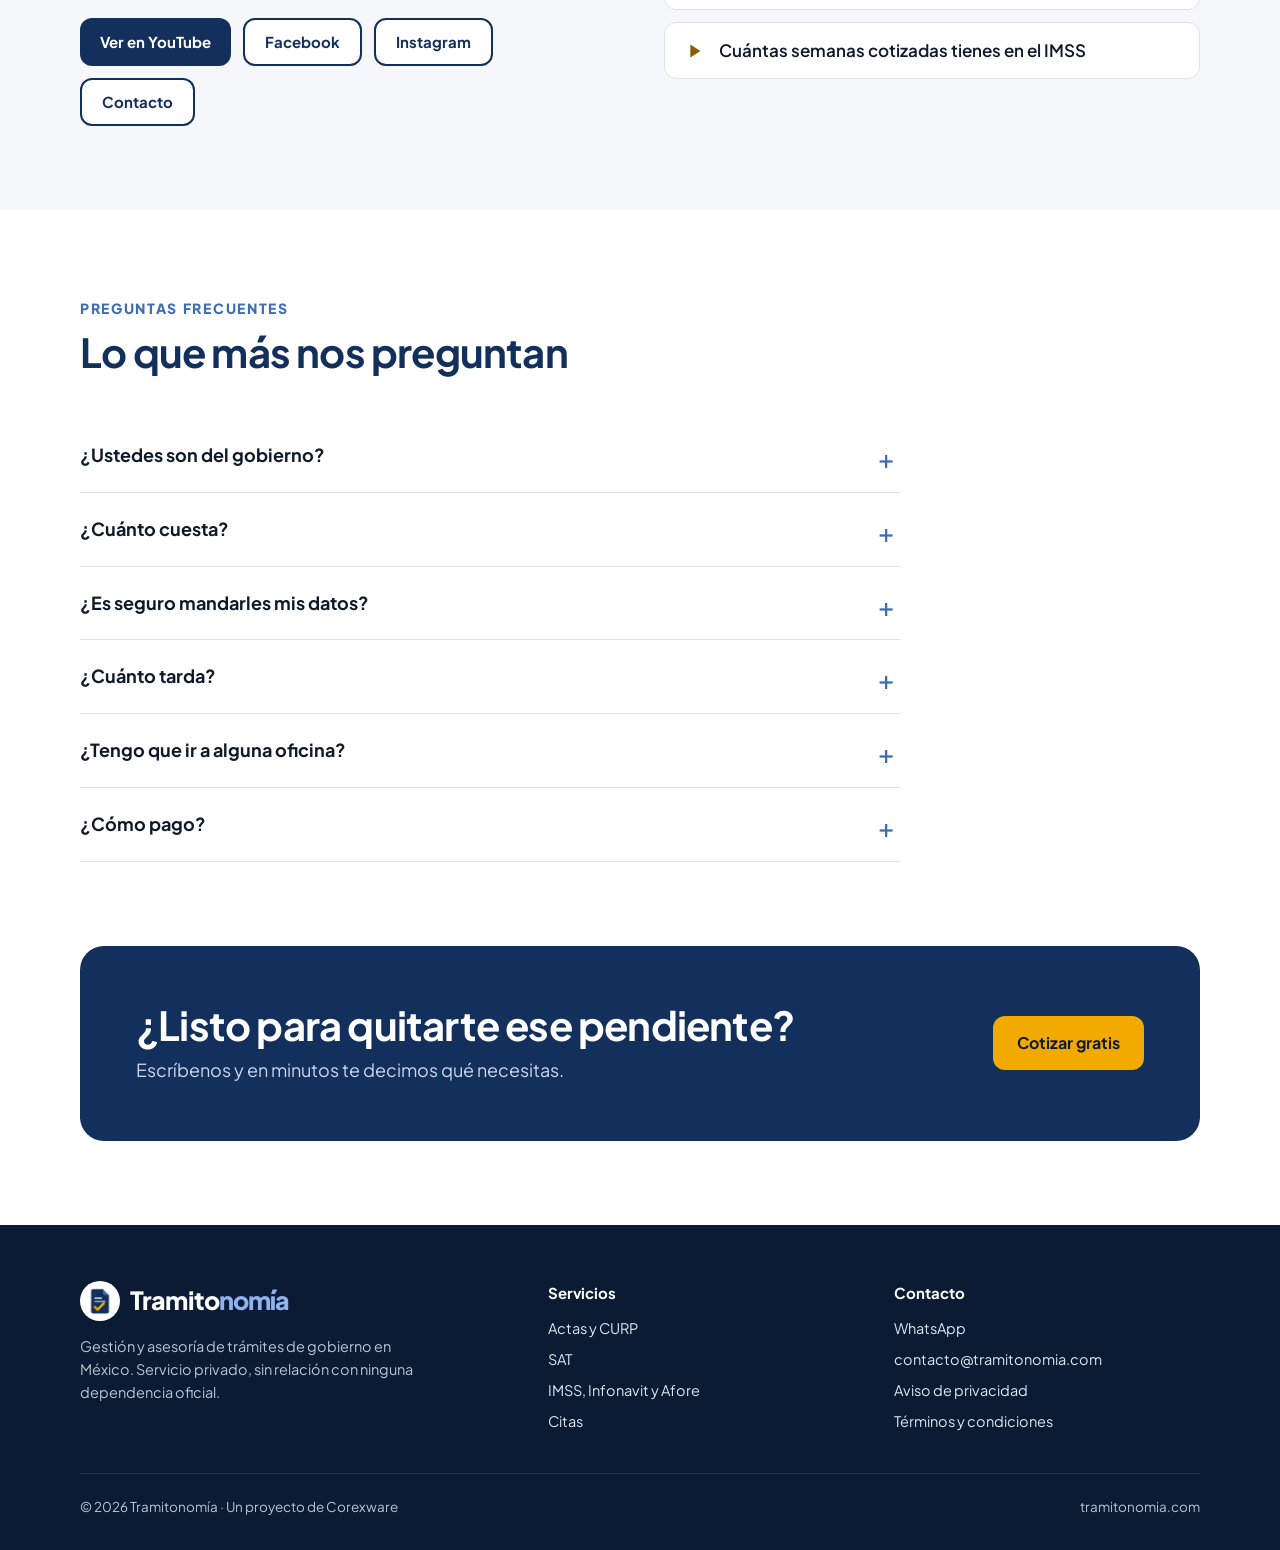
==== commit bdb60d42: "Página web de Tramitonomía Co-Authored-By: Claude Opus 5.5 <noreply@anthropic.com>" ====
--- a/index.html
+++ b/index.html
@@ -182,6 +182,7 @@
       <div class="botones">
     <a class="boton" href="https://www.youtube.com/@tramitonomia" rel="noopener">Ver en YouTube</a>
     <a class="boton secundario" href="https://www.facebook.com/tramitonomia" rel="noopener">Facebook</a>
+    <a class="boton secundario" href="https://www.instagram.com/tramitonomia/" rel="noopener">Instagram</a>
     <a class="boton secundario" href="mailto:contacto@tramitonomia.com">Contacto</a>
       </div>
     </div>
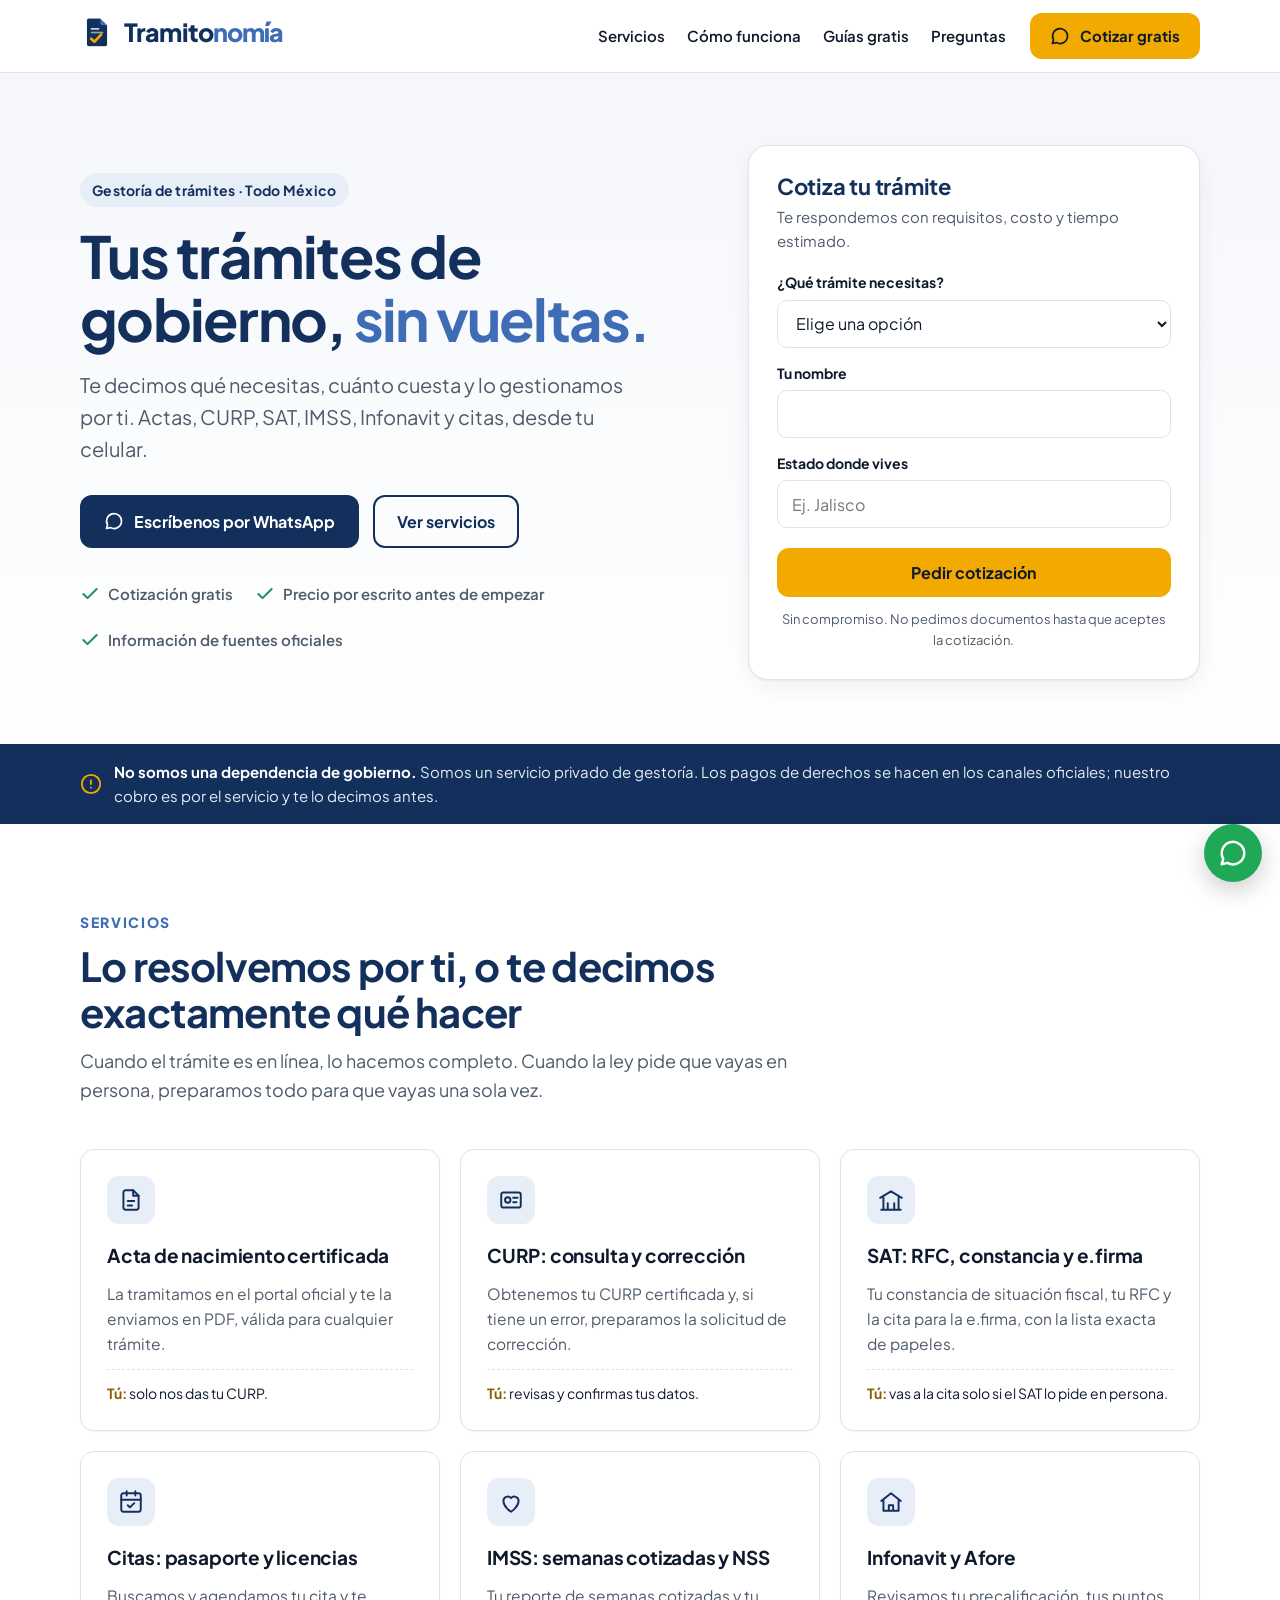
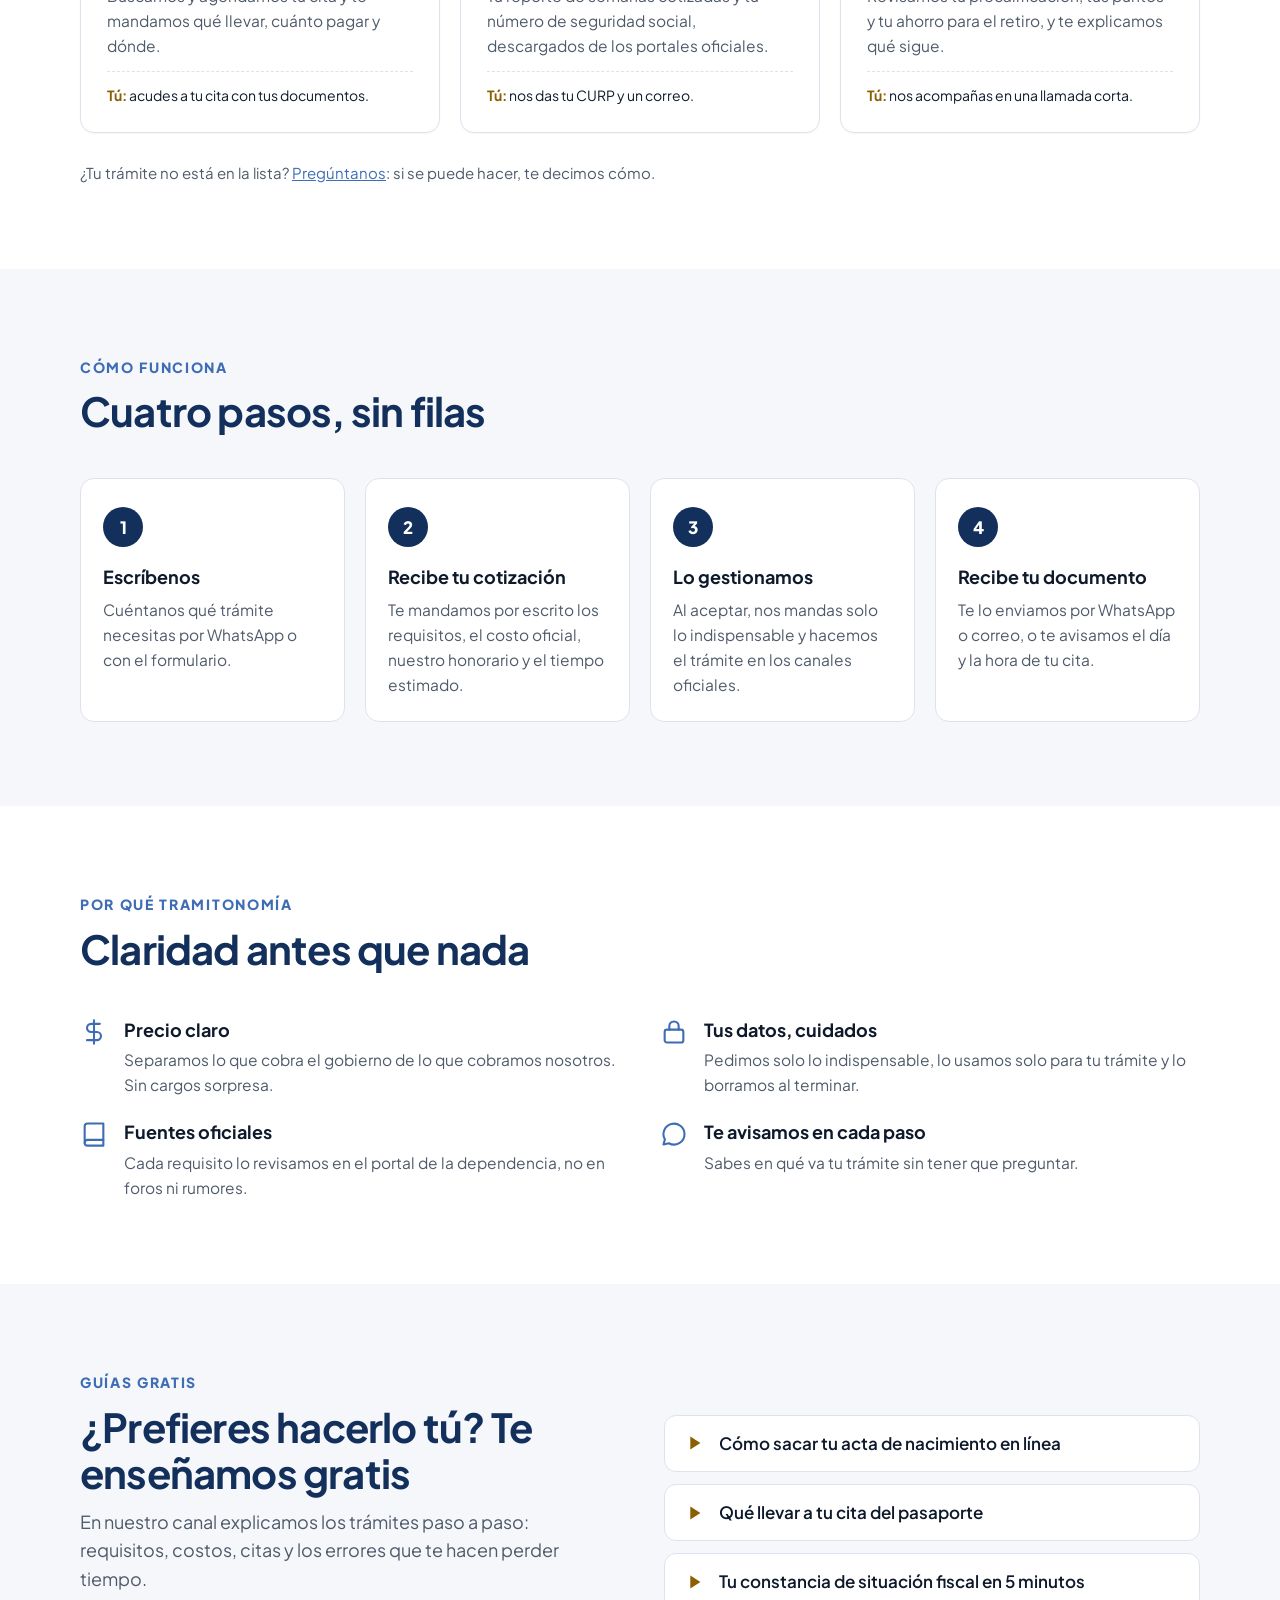
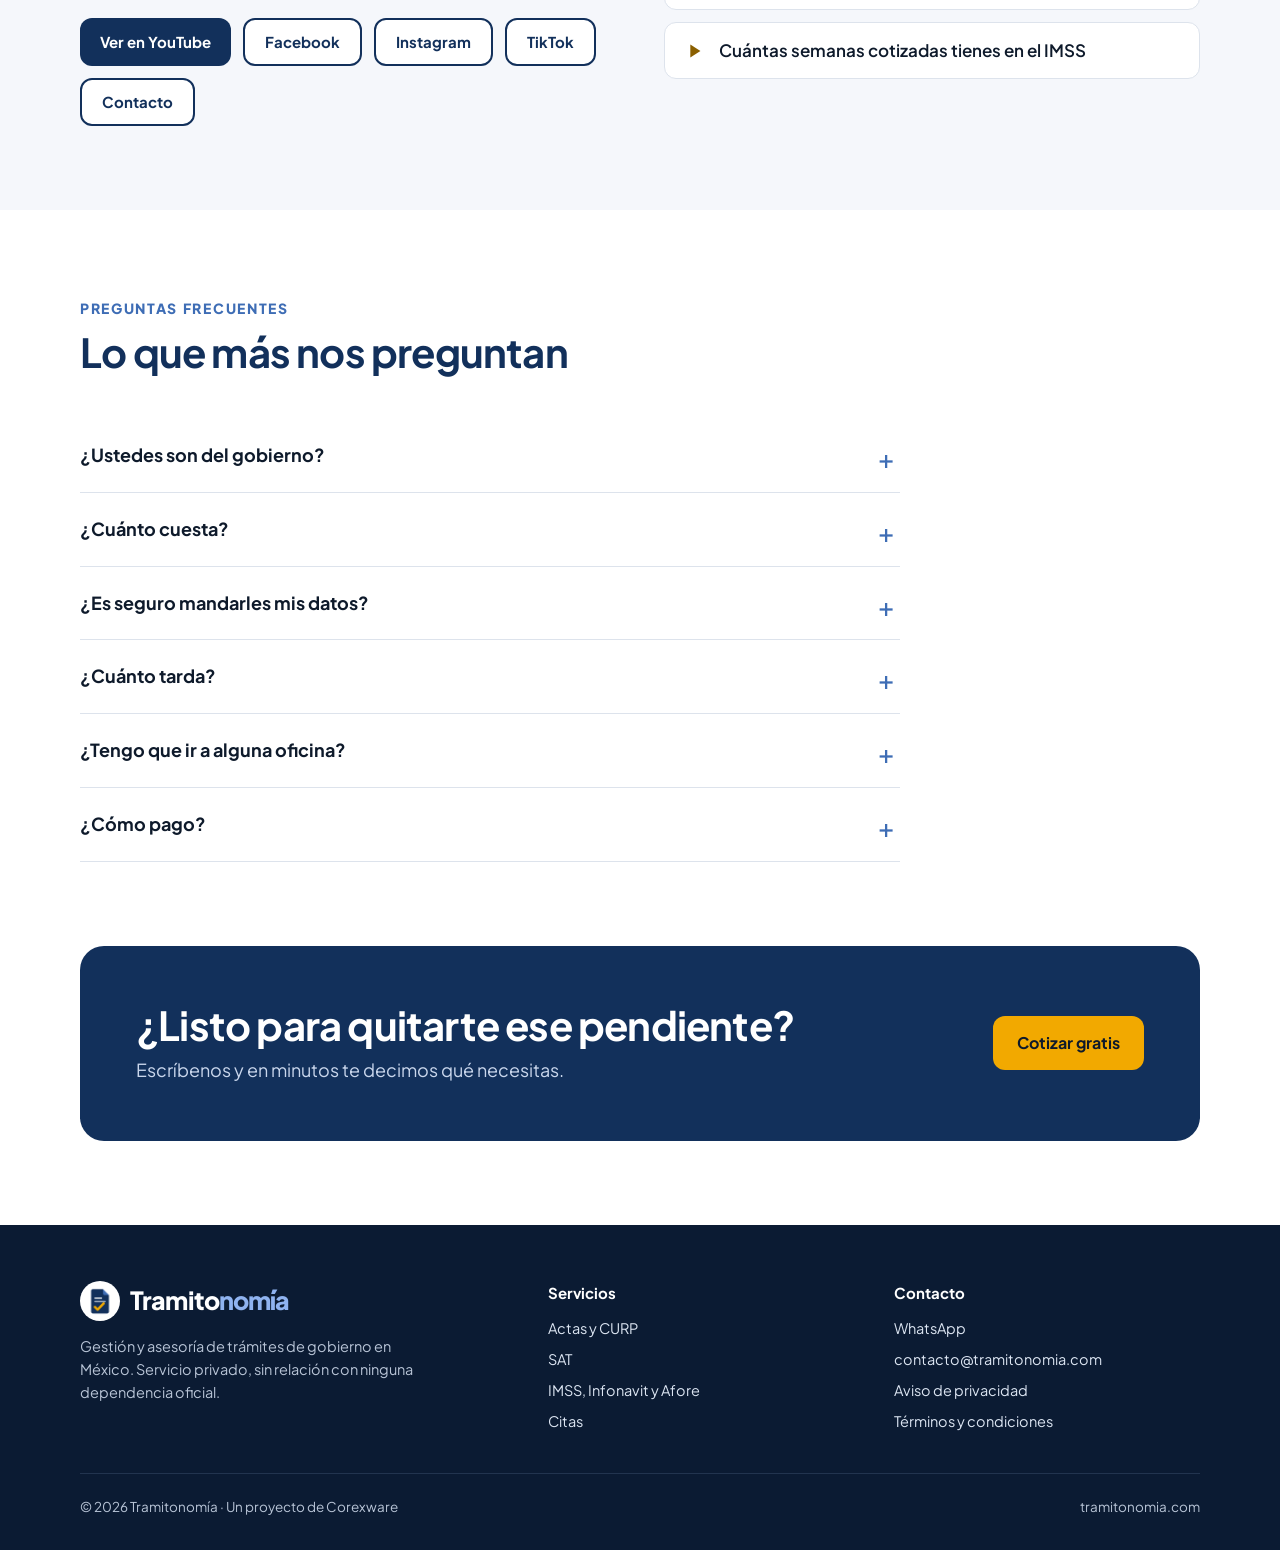
==== commit 9339b162: "Página web de Tramitonomía Co-Authored-By: Claude Opus 5.5 <noreply@anthropic.com>" ====
--- a/index.html
+++ b/index.html
@@ -183,6 +183,7 @@
     <a class="boton" href="https://www.youtube.com/@tramitonomia" rel="noopener">Ver en YouTube</a>
     <a class="boton secundario" href="https://www.facebook.com/tramitonomia" rel="noopener">Facebook</a>
     <a class="boton secundario" href="https://www.instagram.com/tramitonomia/" rel="noopener">Instagram</a>
+    <a class="boton secundario" href="https://www.tiktok.com/@tramitonomia.com" rel="noopener">TikTok</a>
     <a class="boton secundario" href="mailto:contacto@tramitonomia.com">Contacto</a>
       </div>
     </div>
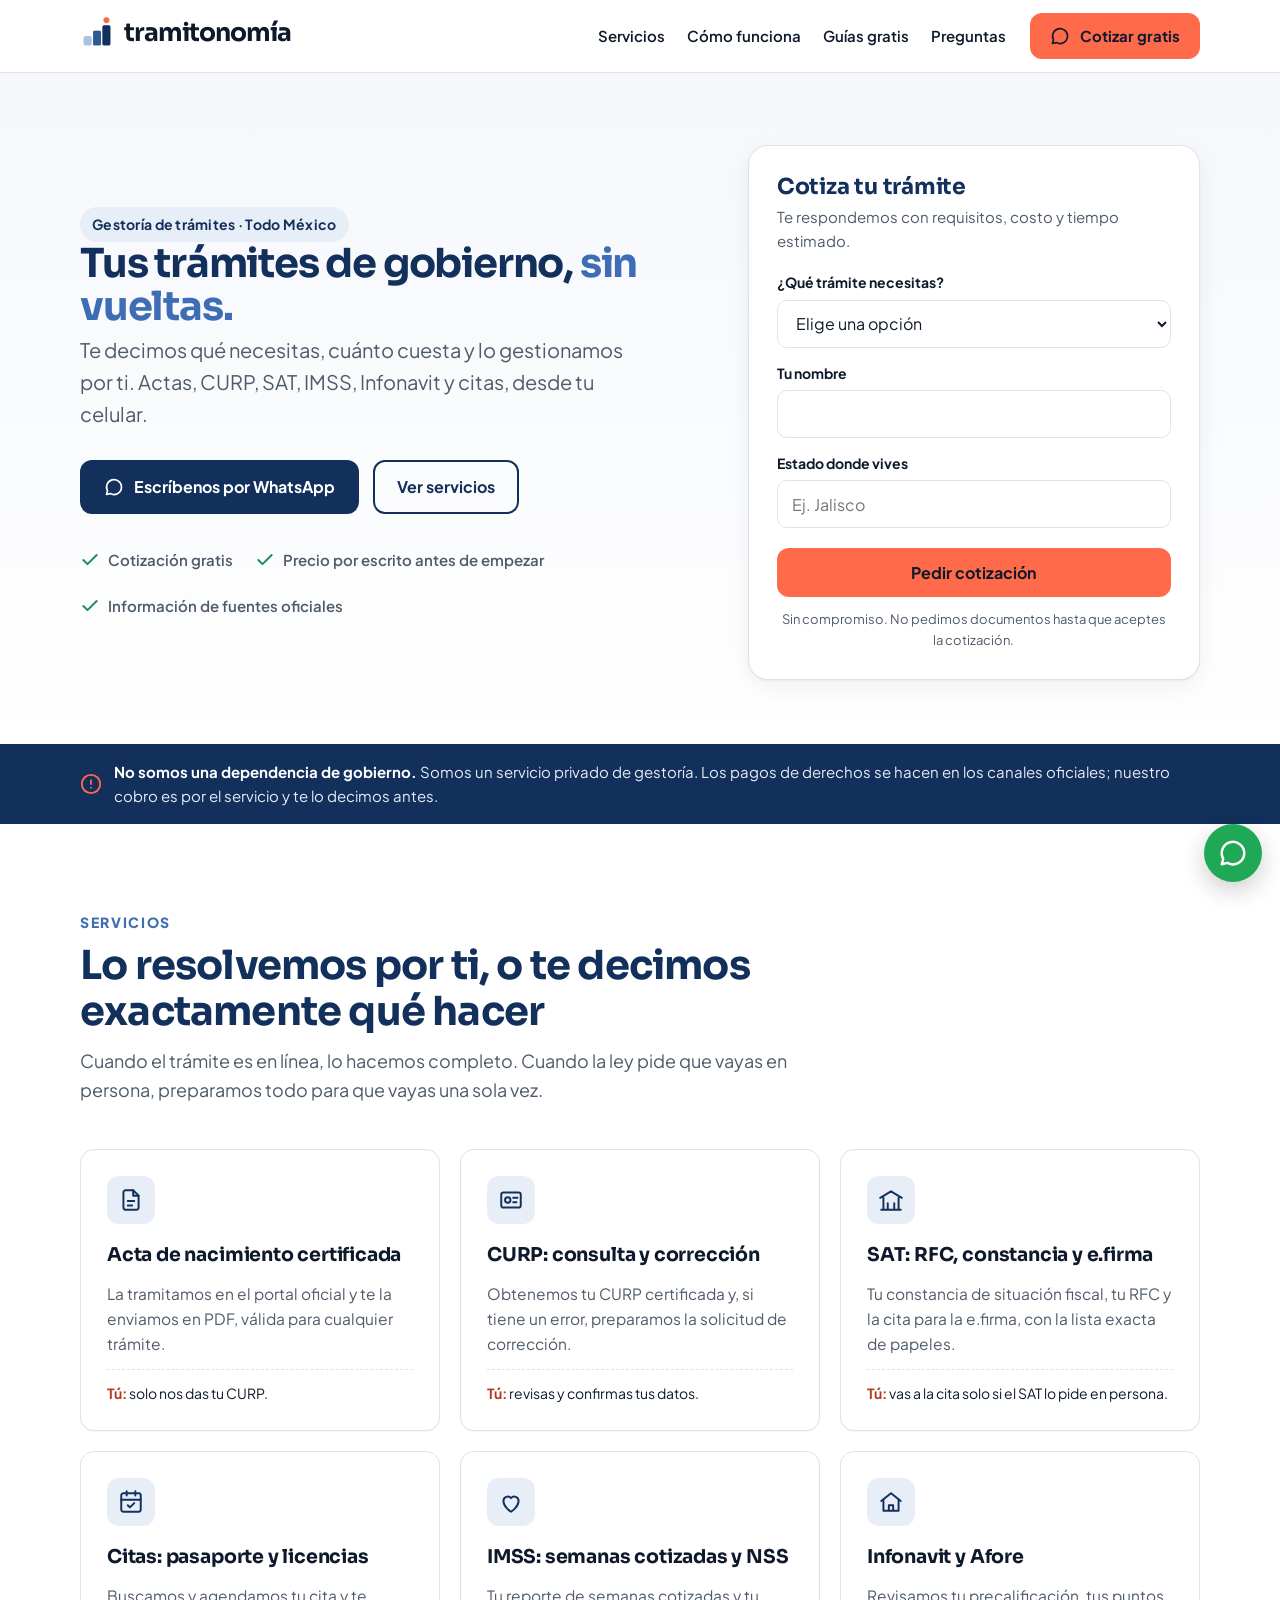
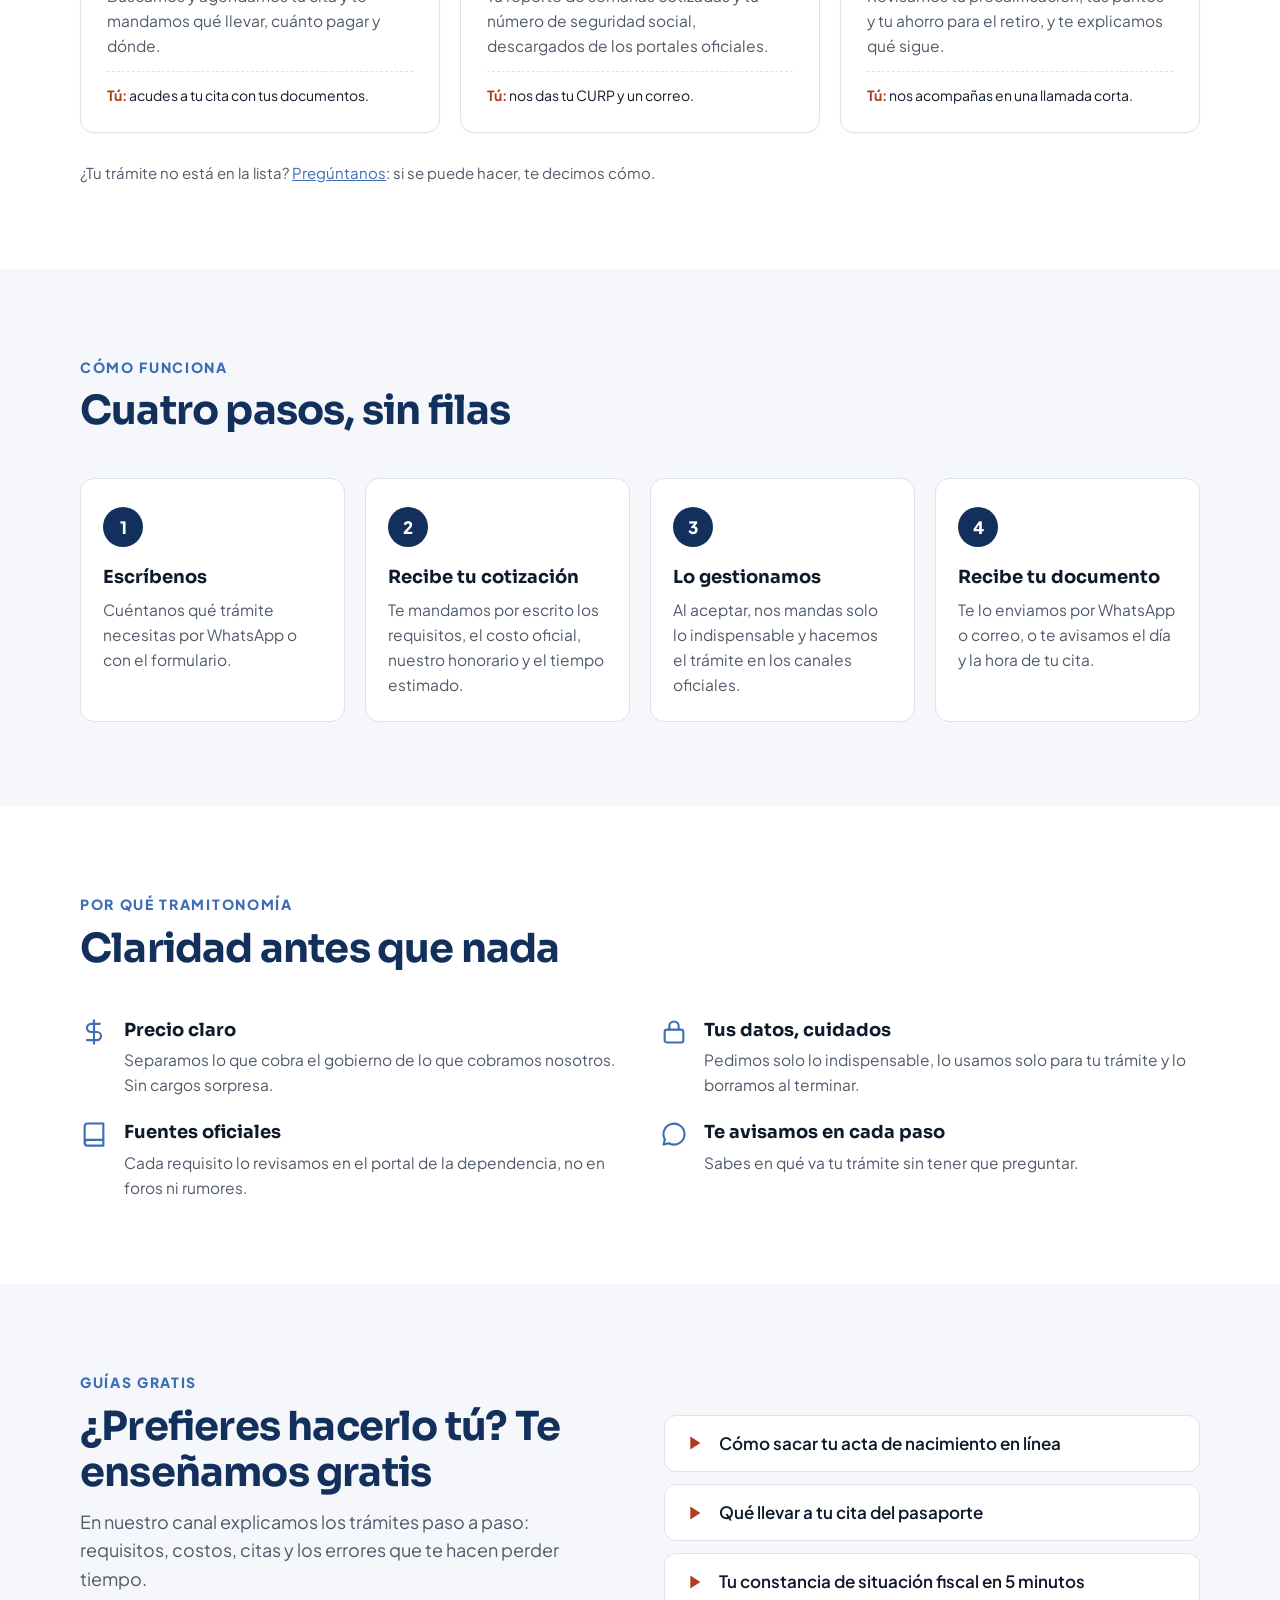
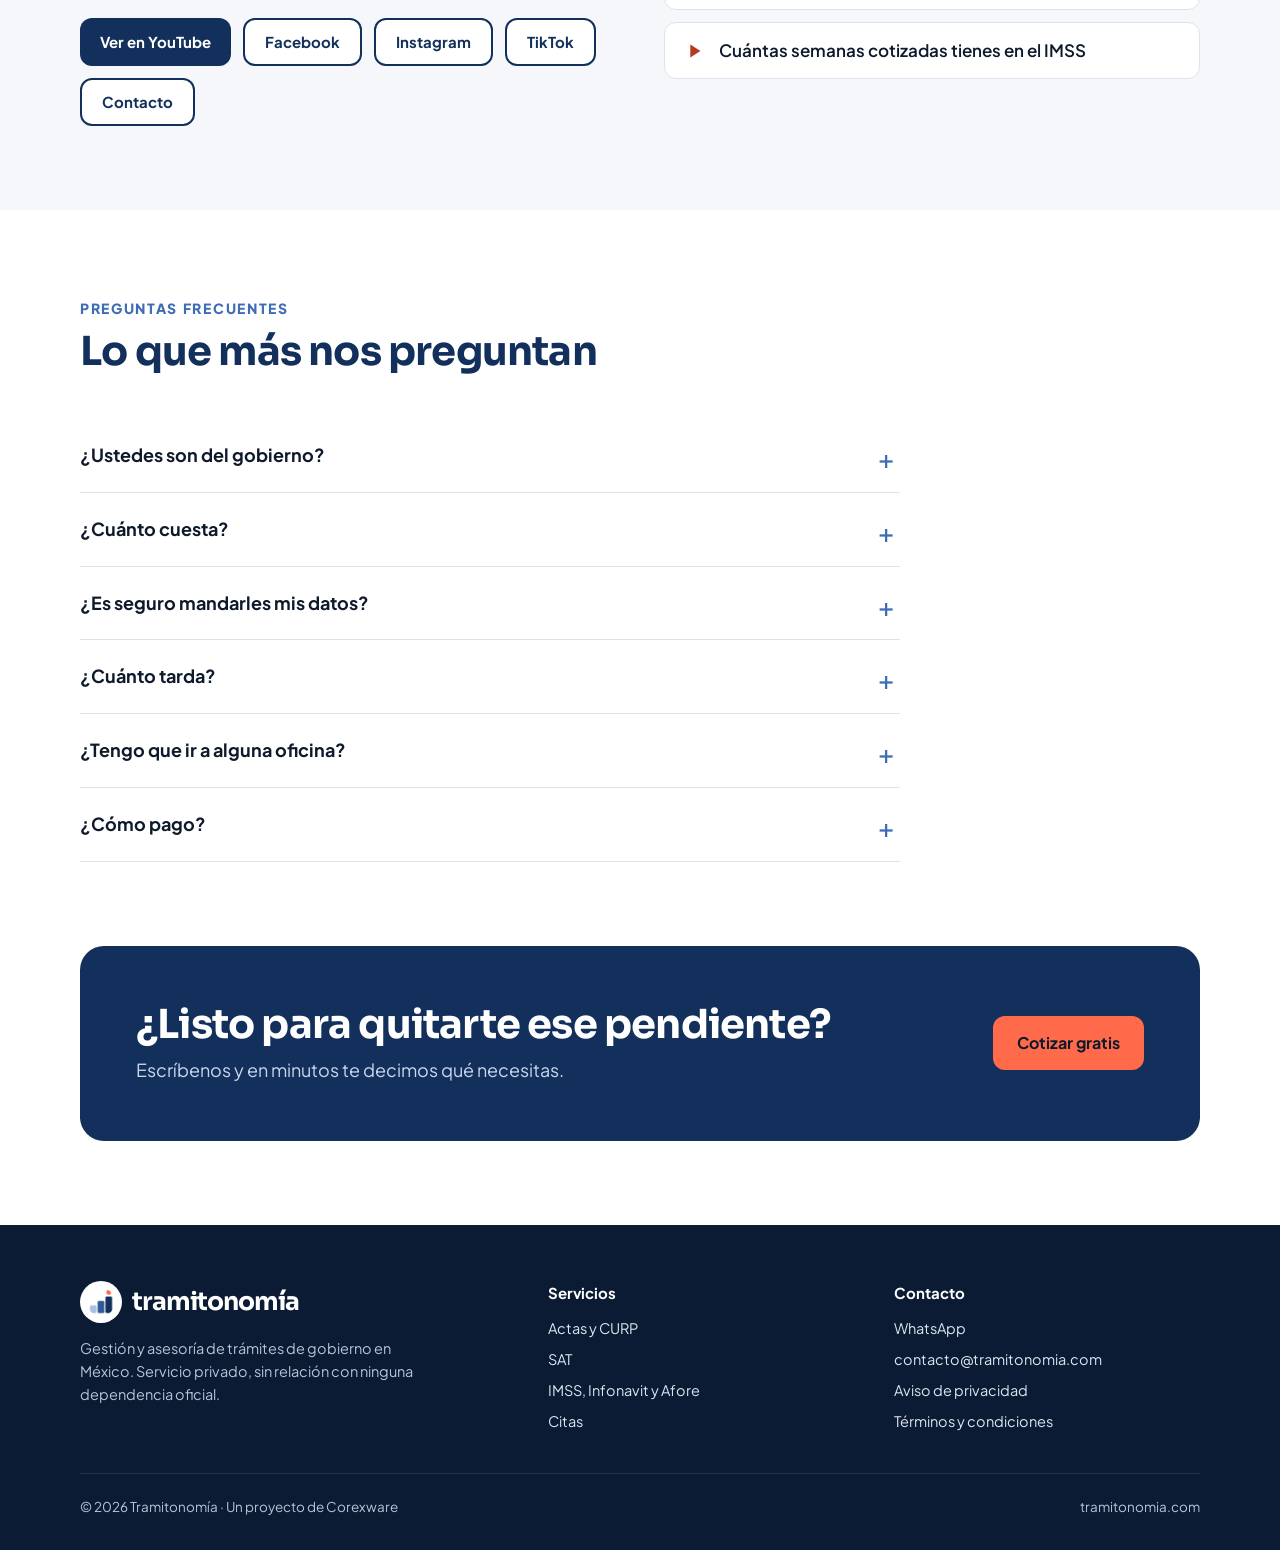
==== commit a8ae3f9d: "Página web de Tramitonomía Co-Authored-By: Claude Opus 5.5 <noreply@anthropic.com>" ====
--- a/index.html
+++ b/index.html
@@ -10,12 +10,12 @@
 <meta property="og:image" content="https://tramitonomia.com/compartir.jpg">
 <meta property="og:url" content="https://tramitonomia.com/">
 <meta property="og:type" content="website">
-<meta name="theme-color" content="#12305B">
+<meta name="theme-color" content="#0F2340">
 <link rel="icon" href="icono.png" type="image/png">
 <link rel="apple-touch-icon" href="icono.png">
 <link rel="preconnect" href="https://fonts.googleapis.com">
 <link rel="preconnect" href="https://fonts.gstatic.com" crossorigin>
-<link href="https://fonts.googleapis.com/css2?family=Plus+Jakarta+Sans:wght@400;500;600;700;800&display=swap" rel="stylesheet">
+<link href="https://fonts.googleapis.com/css2?family=Plus+Jakarta+Sans:wght@400;500;600;700;800&family=Sora:wght@600;700&display=swap" rel="stylesheet">
 <link rel="stylesheet" href="estilo.css">
 <script type="application/ld+json">{"@context":"https://schema.org","@type":"ProfessionalService","name":"Tramitonomía","url":"https://tramitonomia.com/","email":"contacto@tramitonomia.com","areaServed":"MX","description":"Gestión y asesoría de trámites de gobierno en México."}</script>
 </head>
@@ -23,7 +23,7 @@
 <a href="#contenido" style="position:absolute;left:-9999px">Saltar al contenido</a>
 <header class="barra">
   <div class="contenedor">
-    <a class="marca" href="index.html"><span class="logo"><img src="simbolo.png" alt="" width="34" height="34"><span class="logo-txt">Tramito<b>nomía</b></span></span></a>
+    <a class="marca" href="index.html"><span class="logo"><img src="simbolo.png" alt="" width="34" height="34"><span class="logo-txt">tramitonomía</span></span></a>
     <nav class="menu" aria-label="Menú principal">
       <a href="#servicios">Servicios</a>
       <a href="#como-funciona">Cómo funciona</a>
@@ -228,7 +228,7 @@
   <div class="contenedor">
     <div class="cols">
       <div>
-        <span class="logo logo-blanco"><img src="simbolo.png" alt="" width="34" height="34"><span class="logo-txt">Tramito<b>nomía</b></span></span>
+        <span class="logo logo-blanco"><img src="simbolo.png" alt="" width="34" height="34"><span class="logo-txt">tramitonomía</span></span>
         <p style="margin:0;max-width:340px">Gestión y asesoría de trámites de gobierno en México. Servicio privado, sin relación con ninguna dependencia oficial.</p>
       </div>
       <div>
--- a/estilo.css
+++ b/estilo.css
@@ -1,6 +1,6 @@
 /* Tramitonomía · sitio del negocio de trámites (5 nov 2026). Marca: diseño A «Folio aprobado». */
 :root{
-  --azul:#12305B; --azul-2:#3E6DB5; --azul-claro:#E8EEF8; --ambar:#F2A900; --ambar-osc:#8A5F00;
+  --azul:#12305B; --azul-2:#3E6DB5; --azul-claro:#E8EEF8; --ambar:#FF6B4A; --ambar-osc:#B23A1F;
   --tinta:#0E1A2B; --gris:#4F5B6B; --linea:#DDE3EC; --fondo:#F5F7FB; --blanco:#FFFFFF;
   --radio:14px; --sombra:0 1px 2px rgba(14,26,43,.06),0 8px 24px rgba(14,26,43,.06);
 }
@@ -19,10 +19,10 @@
 .marca{text-decoration:none}
 .logo{display:inline-flex;align-items:center;gap:10px}
 .logo img{width:34px;height:34px}
-.logo-txt{font-weight:800;font-size:25px;letter-spacing:-.035em;color:var(--azul);line-height:1}
+.logo-txt{font-family:'Sora',sans-serif;font-weight:700;font-size:25px;letter-spacing:-.04em;color:var(--tinta);line-height:1}
 .logo-txt b{font-weight:800;color:var(--azul-2)}
 .logo-blanco{margin-bottom:14px}
-.logo-blanco img{background:#fff;border-radius:50%;padding:5px;width:40px;height:40px}
+.logo-blanco img{background:#fff;border-radius:50%;padding:7px;width:42px;height:42px;box-sizing:border-box}
 .logo-blanco .logo-txt{color:#fff}
 .logo-blanco .logo-txt b{color:#8FB3F0}
 .menu{display:flex;gap:22px;margin-left:auto;flex-wrap:wrap}
@@ -31,7 +31,7 @@
 .btn{display:inline-flex;align-items:center;justify-content:center;gap:10px;min-height:48px;padding:12px 22px;border-radius:12px;font-weight:700;font-size:16px;text-decoration:none;border:2px solid transparent;cursor:pointer;font-family:inherit;transition:transform .12s ease,background .12s ease}
 .btn:hover{transform:translateY(-1px)}
 .btn-primario{background:var(--ambar);color:var(--tinta)}
-.btn-primario:hover{background:#FFB915;color:var(--tinta)}
+.btn-primario:hover{background:#FF8466;color:var(--tinta)}
 .btn-azul{background:var(--azul);color:#fff}
 .btn-azul:hover{background:#0B2346;color:#fff}
 .btn-borde{background:transparent;color:var(--azul);border-color:var(--azul)}
@@ -43,6 +43,7 @@
 .portada{background:linear-gradient(180deg,var(--fondo),#fff);padding:72px 0 64px}
 .portada .contenedor{display:grid;grid-template-columns:1.15fr .85fr;gap:56px;align-items:center}
 .etiqueta{display:inline-block;background:var(--azul-claro);color:var(--azul);font-weight:700;font-size:14px;padding:6px 12px;border-radius:999px;letter-spacing:.02em}
+h1,h2,h3,.final h2{font-family:'Sora','Plus Jakarta Sans',sans-serif}
 h1{font-size:clamp(36px,5vw,58px);line-height:1.08;letter-spacing:-.03em;margin:18px 0 18px;color:var(--azul)}
 h1 em{font-style:normal;color:var(--azul-2)}
 .portada p.sub{font-size:20px;color:var(--gris);max-width:560px;margin:0 0 30px}
@@ -144,7 +145,8 @@
 main.legal{max-width:780px;margin:0 auto;padding:48px 20px 24px}
 main.legal header{margin-bottom:28px}
 main.legal header a{text-decoration:none}
-main.legal h1{font-size:clamp(30px,4vw,40px);margin:0 0 6px}
+main.legal h1,h2,h3,.final h2{font-family:'Sora','Plus Jakarta Sans',sans-serif}
+h1{font-size:clamp(30px,4vw,40px);margin:0 0 6px}
 main.legal h2{font-size:22px;margin:34px 0 10px}
 main.legal .fecha{color:var(--gris);margin:0 0 24px}
 main.legal p,main.legal li{color:#2A3646}
